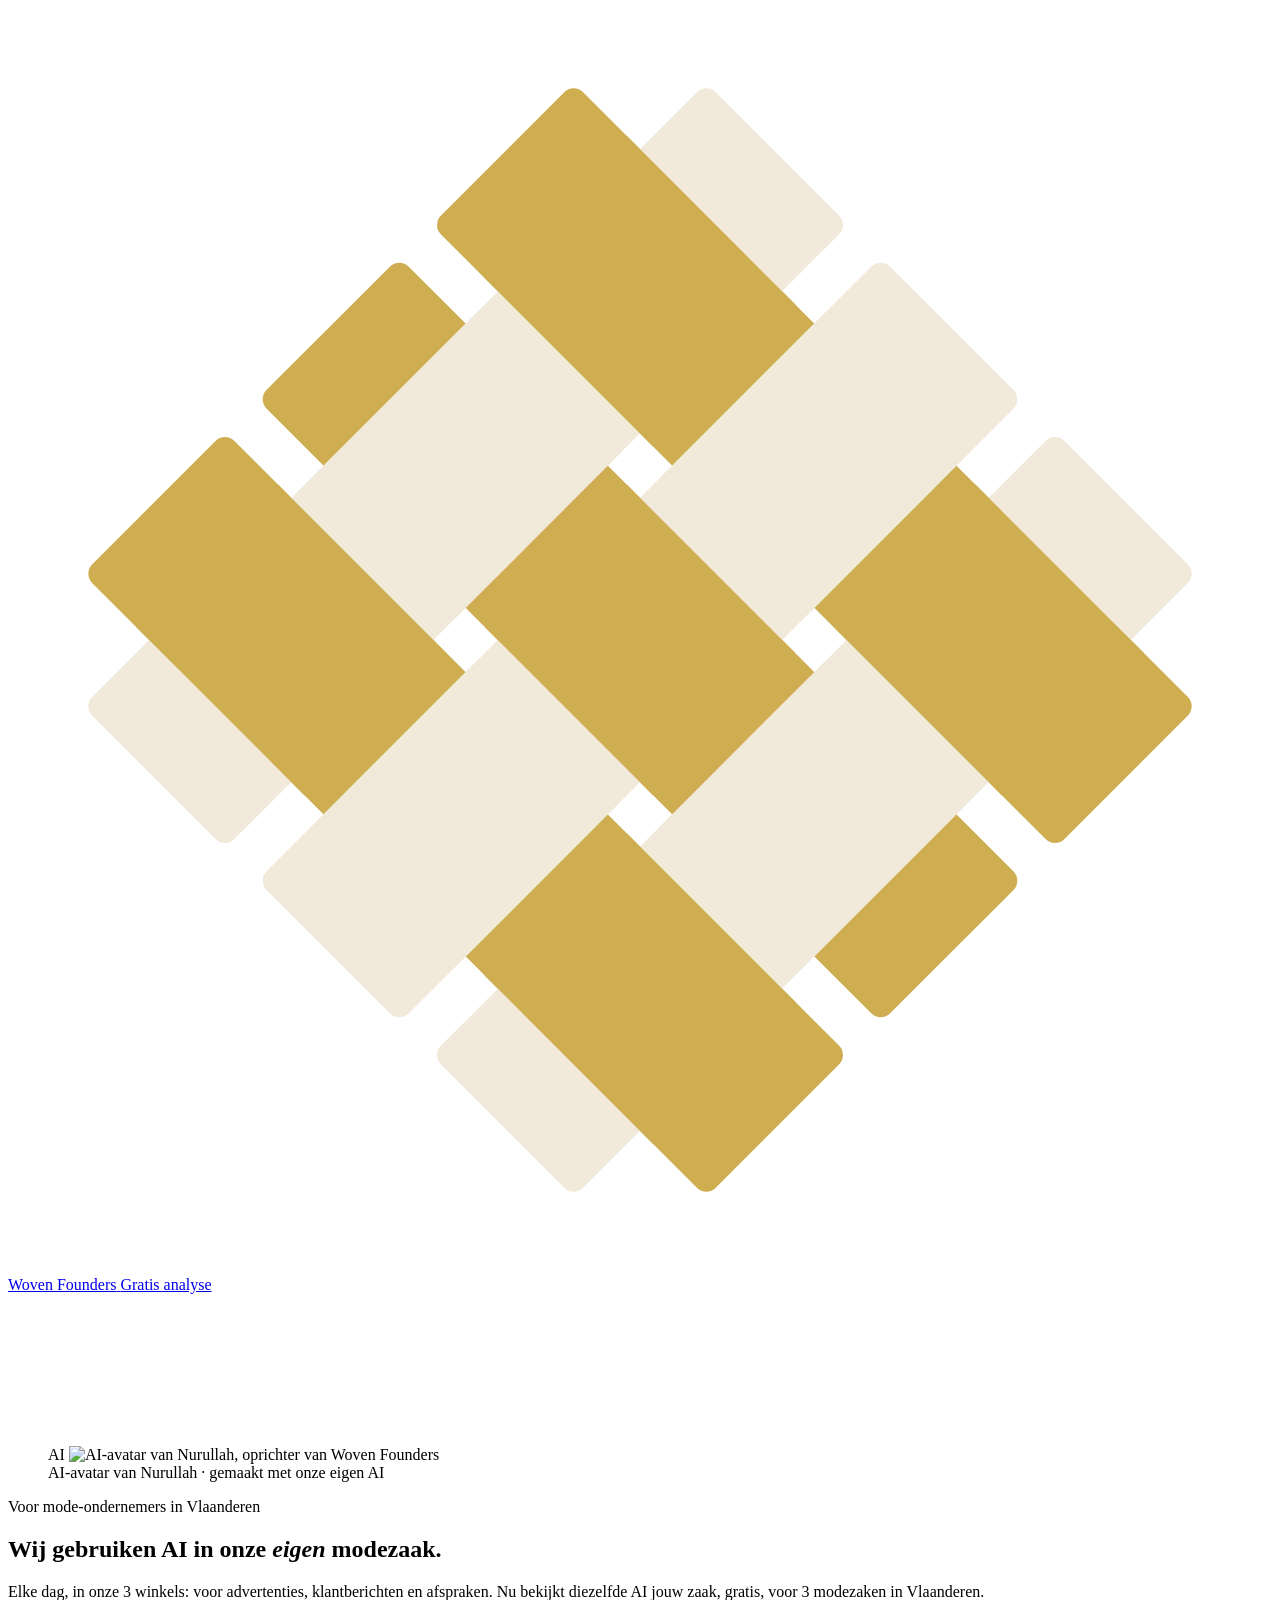
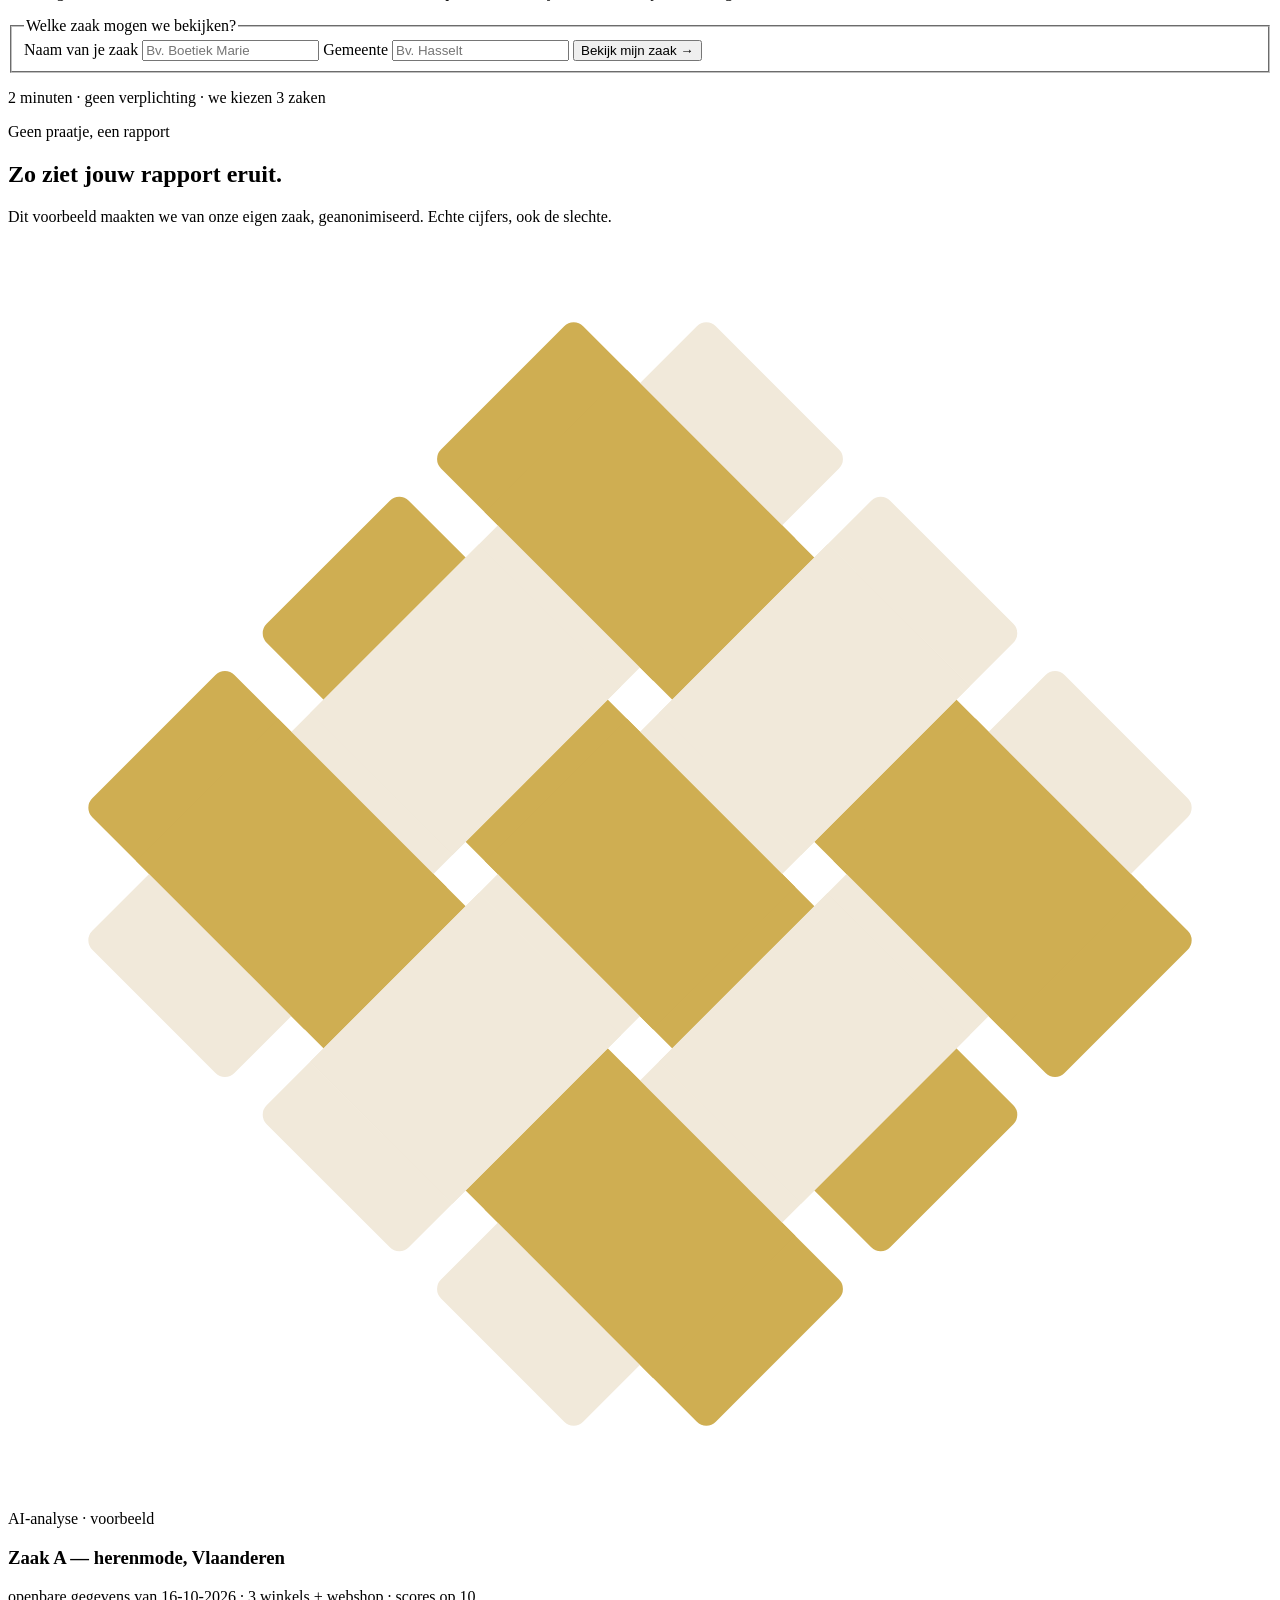
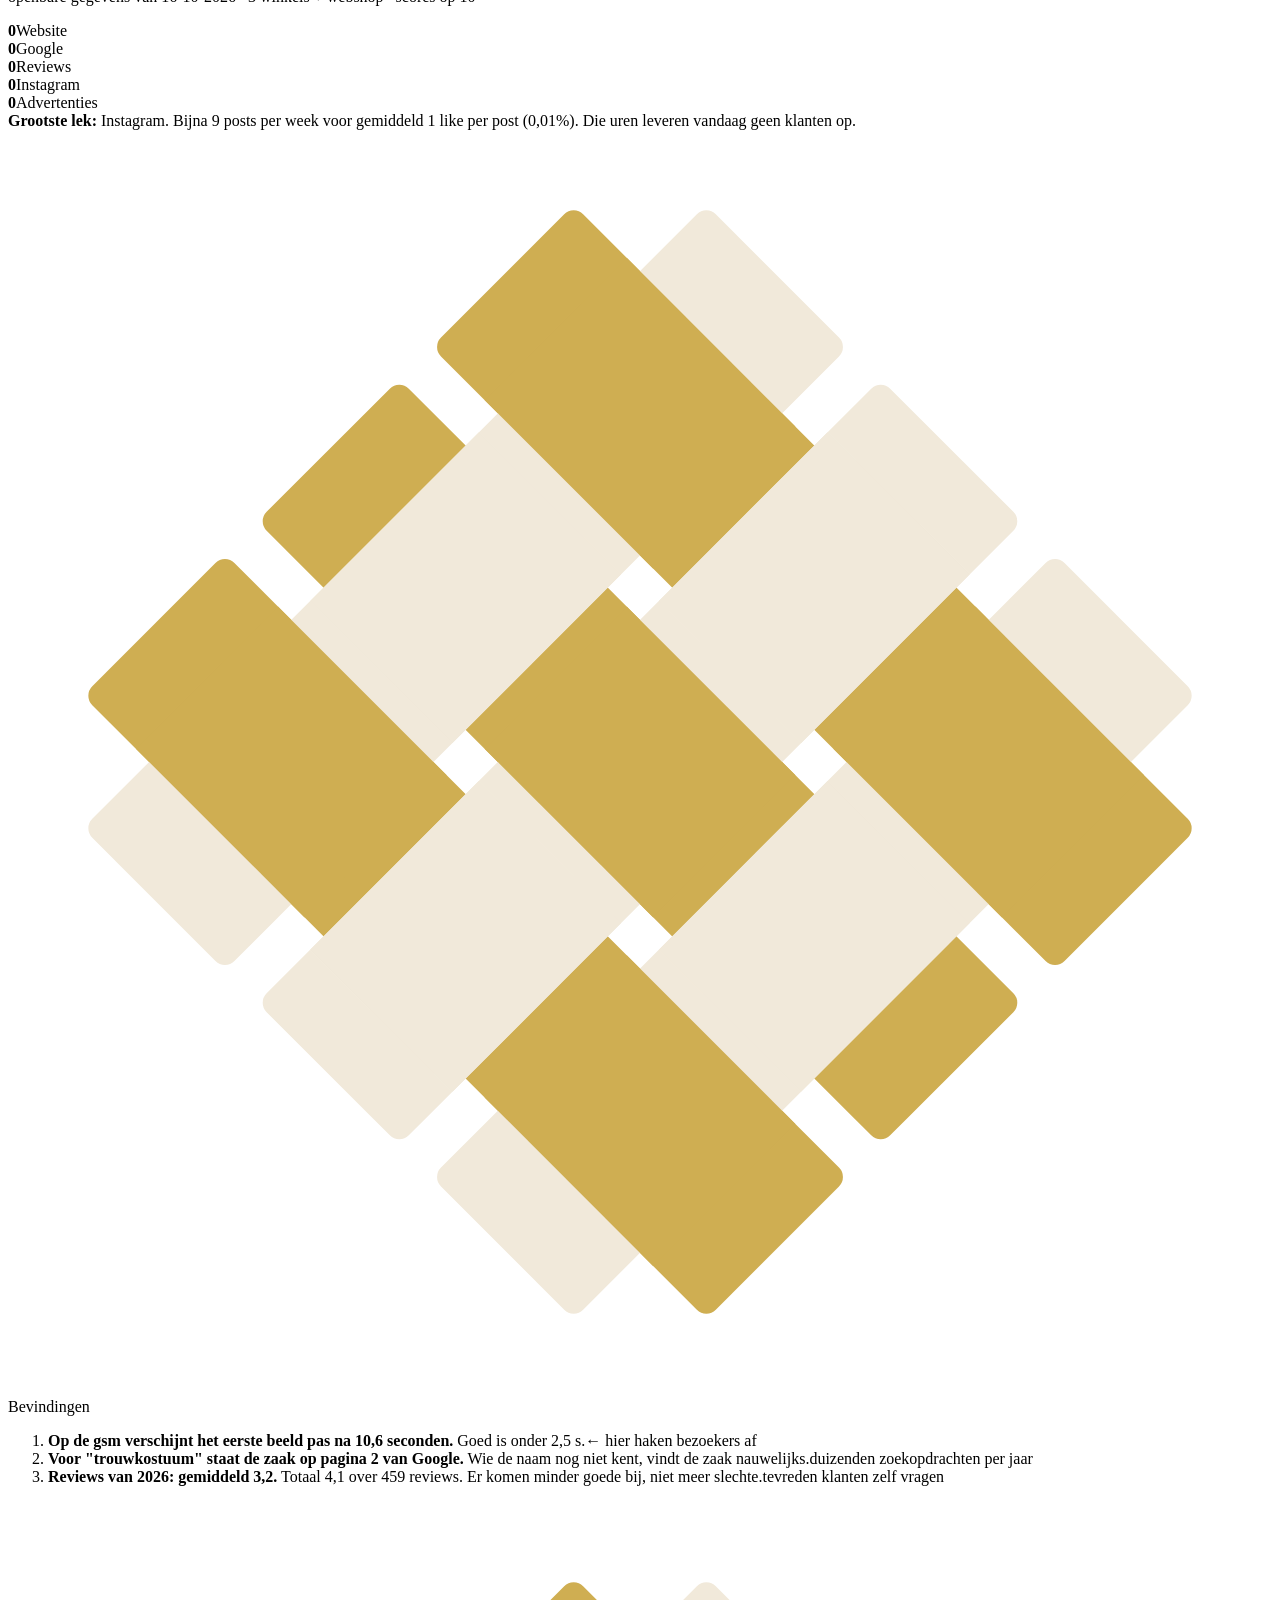
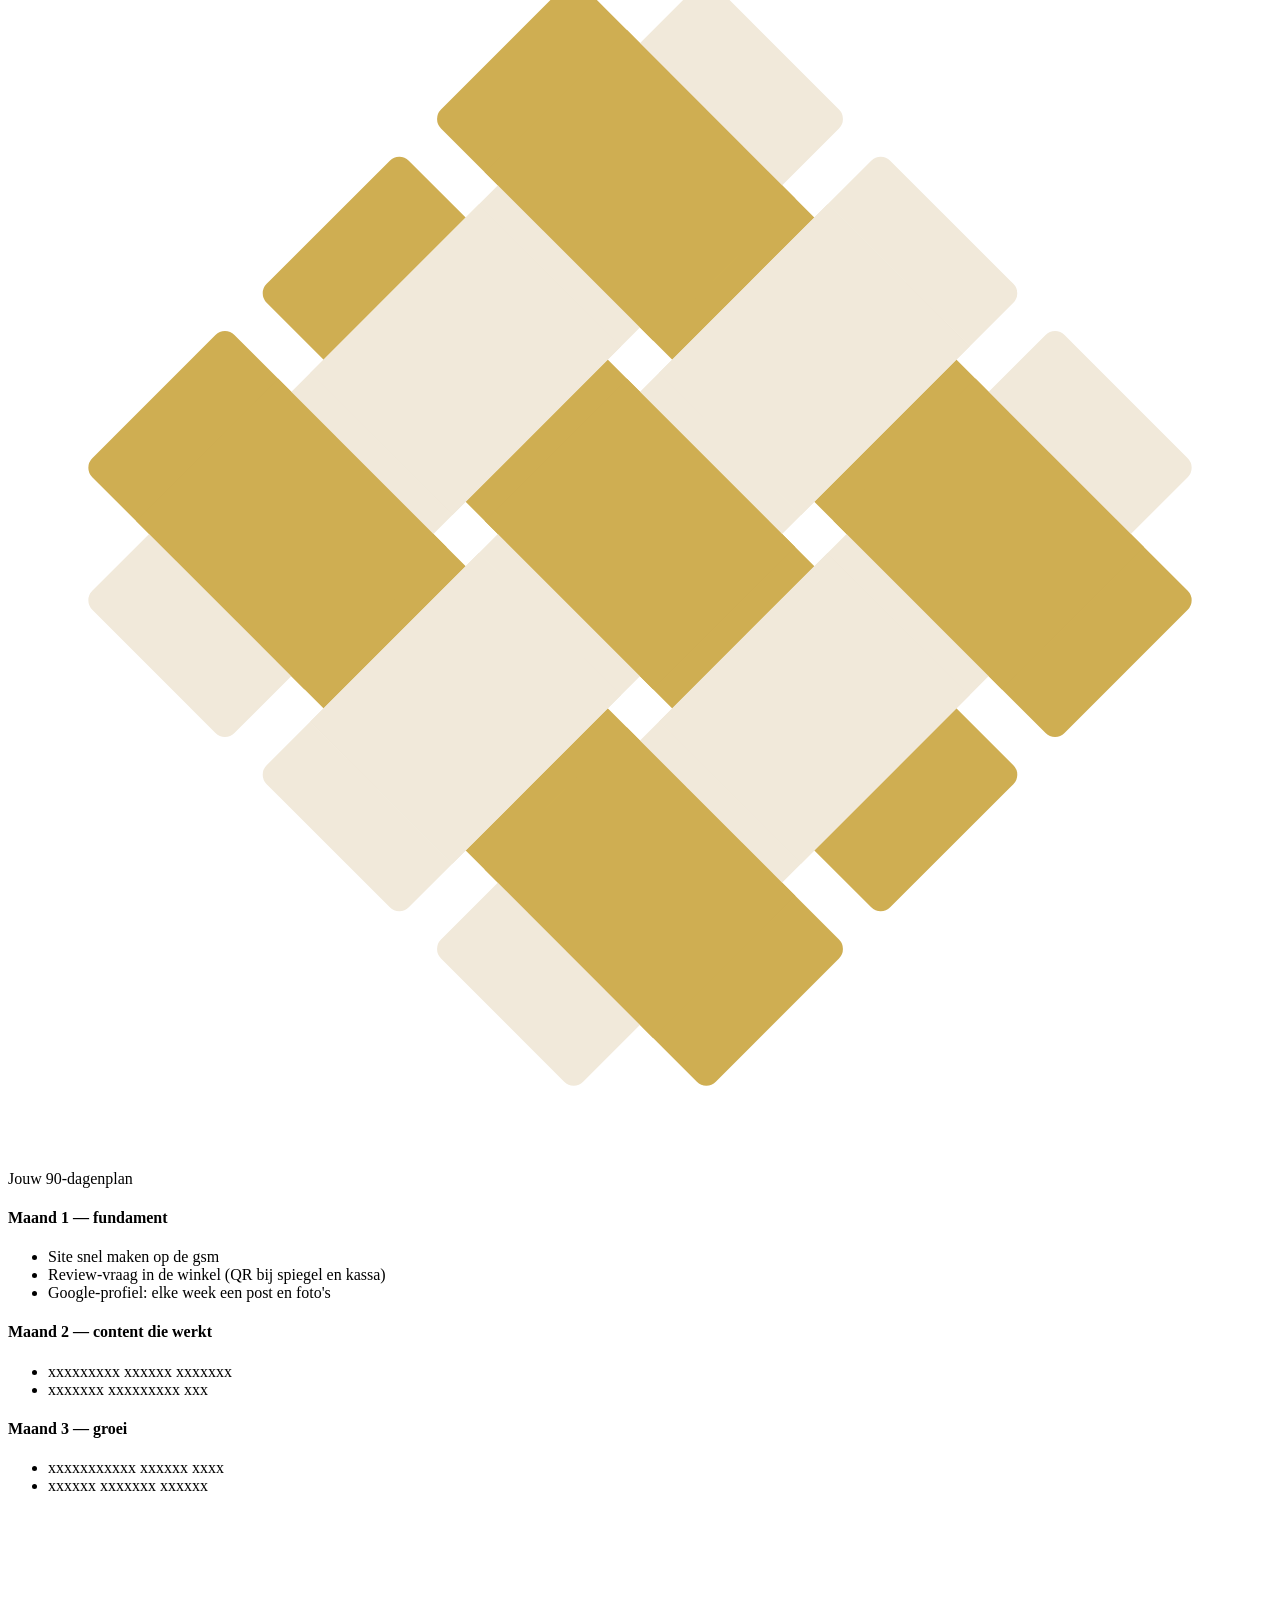
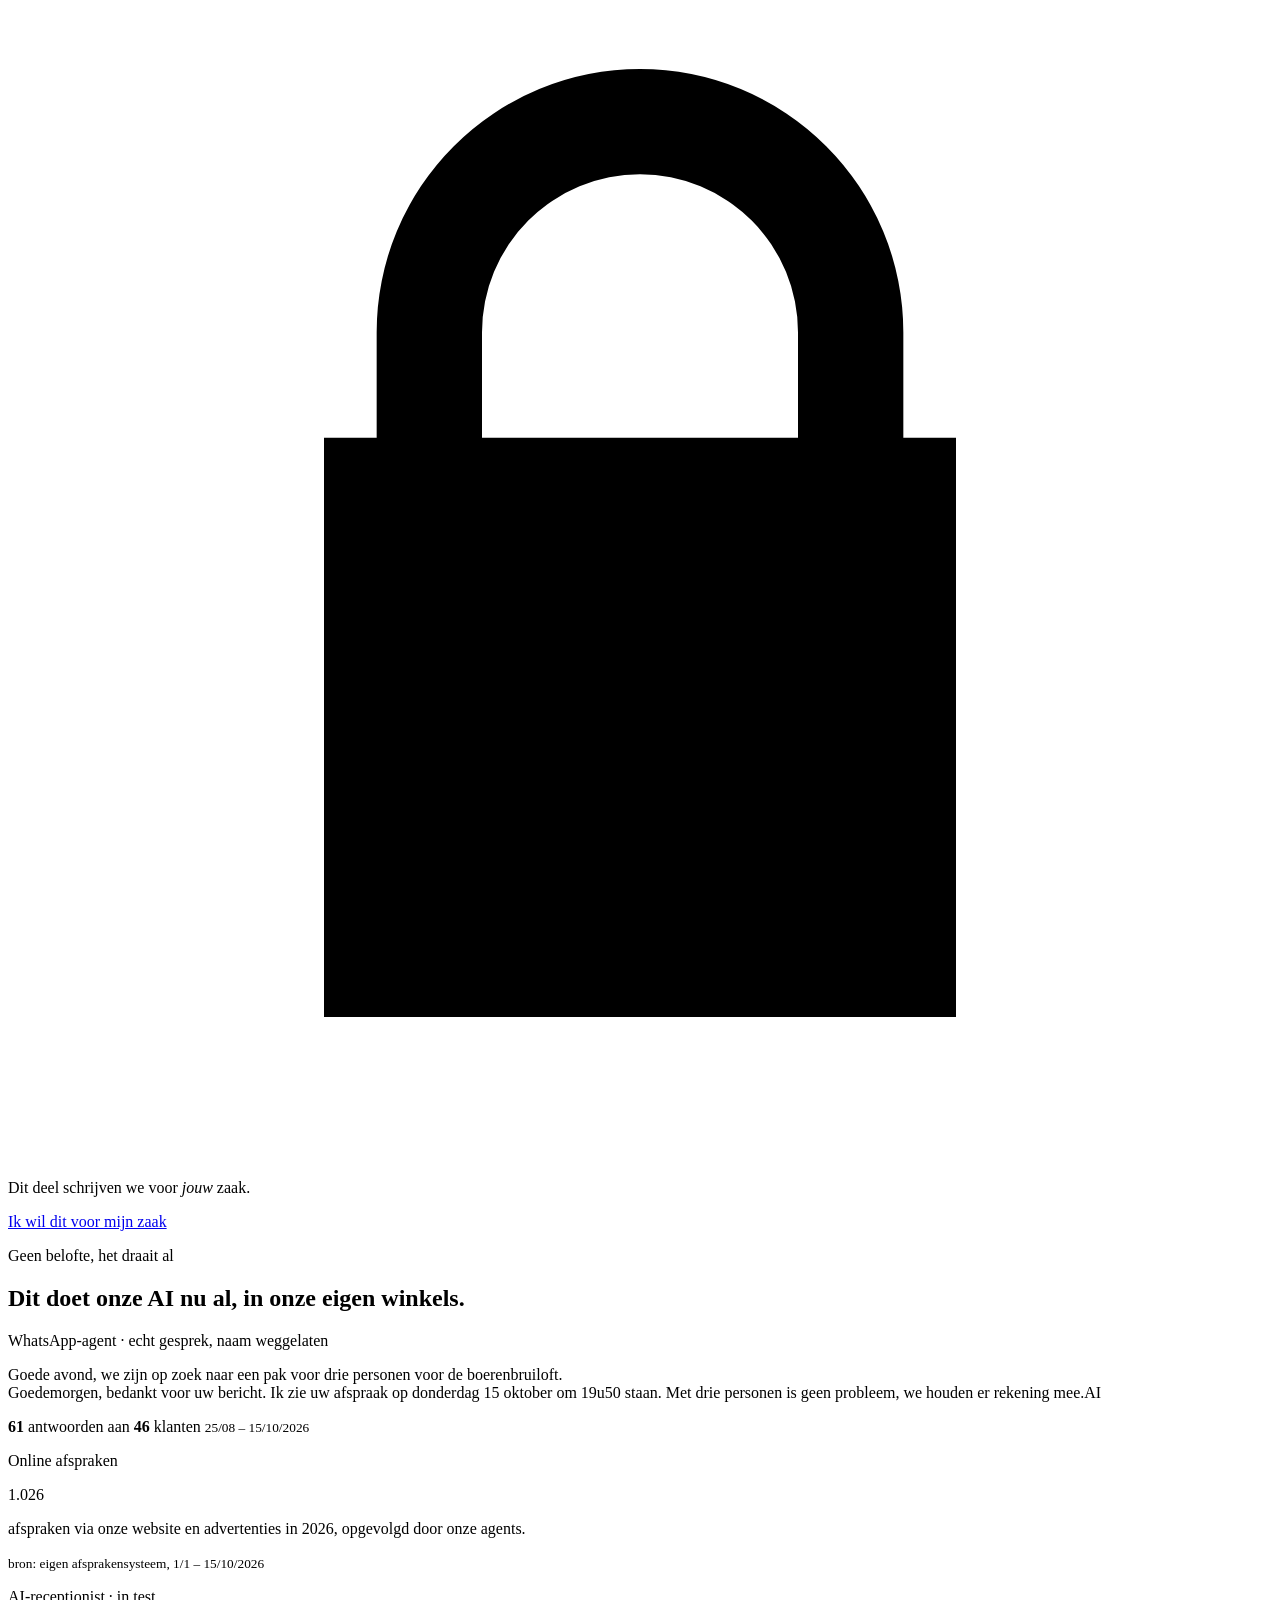
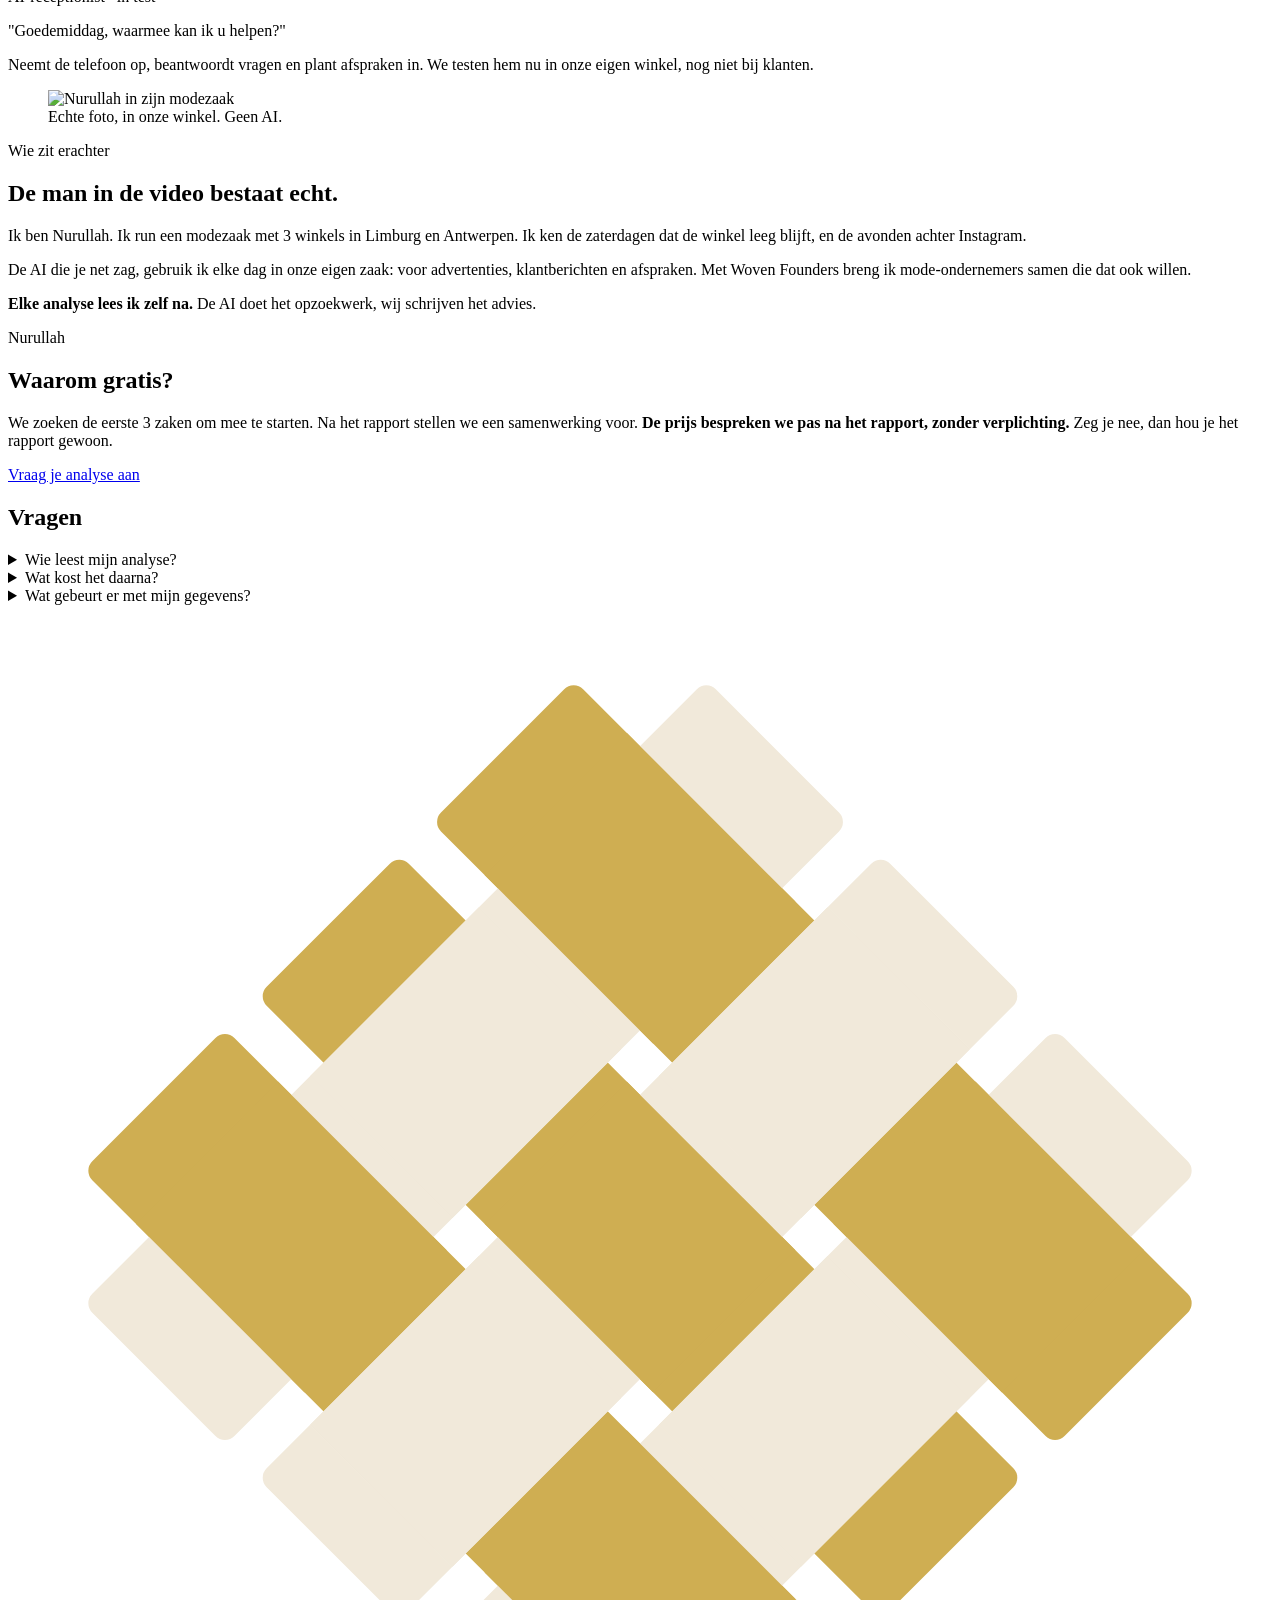
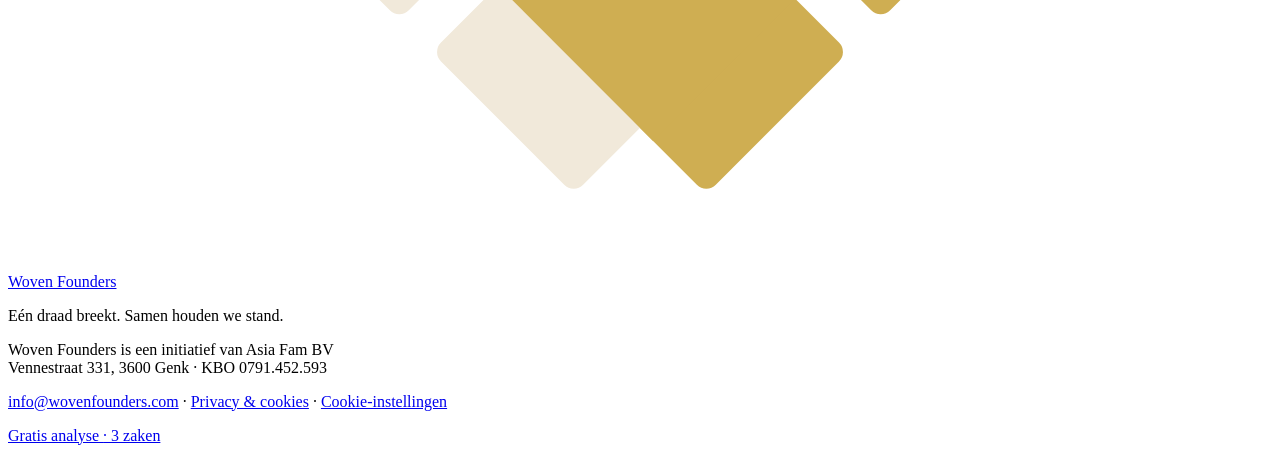
==== public/index.html @ 864872a0 "wovenfounders.com v2" ====
<!doctype html>
<html lang="nl-BE">
<head>
<meta charset="utf-8">
<meta name="viewport" content="width=device-width,initial-scale=1,viewport-fit=cover">
<title>Gratis AI-analyse van jouw modezaak | Woven Founders</title>
<meta name="description" content="We bekijken je website, Google-profiel, Instagram en concurrenten en schrijven een 90-dagenplan. Gratis voor 3 modezaken in Vlaanderen. Elke analyse lezen we zelf na.">
<link rel="canonical" href="https://wovenfounders.com/">
<meta property="og:title" content="Die video was AI. Ik niet.">
<meta property="og:description" content="Gratis AI-analyse van jouw modezaak, voor 3 mode-ondernemers in Vlaanderen.">
<meta property="og:image" content="https://wovenfounders.com/a/og.jpg">
<meta property="og:url" content="https://wovenfounders.com/">
<meta property="og:type" content="website">
<meta name="theme-color" content="#101B2C">
<link rel="icon" href="/logo.svg" type="image/svg+xml">
<link rel="preload" href="/a/f/Fraunces-normal-latin.woff2" as="font" type="font/woff2" crossorigin>
<link rel="preload" href="/a/f/InstrumentSans-normal-latin.woff2" as="font" type="font/woff2" crossorigin>
<link rel="preload" href="/a/avatar.jpg" as="image">
<link rel="stylesheet" href="/a/site.css">
</head>
<body>

<header class="top">
  <div class="wrap">
    <a class="brand" href="/" aria-label="Woven Founders">
      <svg viewBox="125 125 830 830" aria-hidden="true"><use href="#mark"/></svg>
      <span>Woven Founders</span>
    </a>
    <a class="btn btn-sm" href="#start" data-cta="header">Gratis analyse</a>
  </div>
</header>

<main>

<!-- 1 · HERO -->
<section class="hero weave" id="start">
  <div class="wrap hero-grid">
    <figure class="avatar">
      <span class="ai-tag">AI</span>
      <img src="/a/avatar.jpg" alt="AI-avatar van Nurullah, oprichter van Woven Founders" width="900" height="1125">
      <video id="avvid" muted playsinline loop preload="none" aria-hidden="true"></video>
      <figcaption>AI-avatar van Nurullah · gemaakt met onze eigen AI</figcaption>
    </figure>

    <div class="hero-copy">
      <p class="kicker">Voor mode-ondernemers in Vlaanderen</p>
      <h1 id="h1" class="display">Wij gebruiken AI in onze <em>eigen</em> modezaak.</h1>
      <p class="lead" id="lead">Elke dag, in onze 3 winkels: voor advertenties, klantberichten en afspraken. Nu bekijkt diezelfde AI jouw zaak, gratis, voor 3 modezaken in Vlaanderen.</p>

      <form class="card form" id="f" novalidate autocomplete="on">
        <div class="steps" aria-hidden="true"><i class="on"></i><i></i><i></i></div>

        <fieldset class="step" data-step="1">
          <legend>Welke zaak mogen we bekijken?</legend>
          <label for="zaak">Naam van je zaak</label>
          <input id="zaak" name="zaak" required autocomplete="organization" placeholder="Bv. Boetiek Marie">
          <label for="gemeente">Gemeente</label>
          <input id="gemeente" name="gemeente" required autocomplete="address-level2" placeholder="Bv. Hasselt">
          <button class="btn btn-full" type="button" data-next="2">Bekijk mijn zaak →</button>
        </fieldset>

        <fieldset class="step" data-step="2" hidden>
          <legend>Waar vinden klanten je online?</legend>
          <label for="online">Website of Instagram <span>(één van de twee is genoeg)</span></label>
          <input id="online" name="online" inputmode="url" placeholder="jouwzaak.be of @jouwzaak">
          <label class="chip-line"><input type="checkbox" id="geenweb" name="geenweb"> <span class="chip">Ik heb nog geen website</span></label>
          <div class="row-btn">
            <button class="btn-link" type="button" data-prev="1">← terug</button>
            <button class="btn" type="button" data-next="3">Verder →</button>
          </div>
        </fieldset>

        <fieldset class="step" data-step="3" hidden>
          <legend>Waar sturen we je rapport naartoe?</legend>
          <label for="naam">Jouw naam</label>
          <input id="naam" name="naam" required autocomplete="name">
          <div class="toggle" role="radiogroup" aria-label="Kanaal">
            <label><input type="radio" name="kanaal" value="whatsapp" checked> <span>WhatsApp</span></label>
            <label><input type="radio" name="kanaal" value="email"> <span>E-mail</span></label>
          </div>
          <input id="contact" name="contact" type="tel" inputmode="tel" autocomplete="tel" placeholder="+32 4.. .. .. ..">
          <p class="small">Grootste uitdaging? <span>(optioneel)</span></p>
          <div class="chips">
            <label><input type="checkbox" name="uitdaging" value="te weinig klanten"><span class="chip">te weinig klanten</span></label>
            <label><input type="checkbox" name="uitdaging" value="geen tijd voor Instagram"><span class="chip">geen tijd voor Instagram</span></label>
            <label><input type="checkbox" name="uitdaging" value="advertenties werken niet"><span class="chip">advertenties werken niet</span></label>
          </div>
          <div class="hp" aria-hidden="true"><label>Laat leeg<input name="bedrijfsfax" tabindex="-1" autocomplete="off"></label></div>
          <label class="check"><input type="checkbox" name="akkoord" id="akkoord"> <span>Ik vraag de analyse aan. Woven Founders mag mijn gegevens hiervoor gebruiken en mij contacteren. <a href="/privacy">Privacy</a></span></label>
          <div class="row-btn">
            <button class="btn-link" type="button" data-prev="2">← terug</button>
            <button class="btn" type="submit" id="send">Vraag mijn analyse aan</button>
          </div>
        </fieldset>

        <div class="done" hidden>
          <img src="/a/ik.jpg" alt="Nurullah" width="96" height="120" loading="lazy">
          <div>
            <p class="display done-title">Bedankt, je aanvraag is binnen.</p>
            <p>Ik bekijk je zaak zelf en stuur je binnen 2 werkdagen een bericht. — Nurullah</p>
          </div>
        </div>
        <p class="msg" id="msg" role="status"></p>
        <p class="micro">2 minuten · geen verplichting · <span id="seats">we kiezen 3 zaken</span></p>
      </form>
    </div>
  </div>
</section>

<!-- 2 · RAPPORT -->
<section class="paper-bg" id="rapport">
  <div class="wrap">
    <p class="kicker dark">Geen praatje, een rapport</p>
    <h2 class="display">Zo ziet jouw rapport eruit.</h2>
    <p class="sub">Dit voorbeeld maakten we van onze eigen zaak, geanonimiseerd. Echte cijfers, ook de slechte.</p>

    <div class="pages" id="pages">
      <article class="page tilt">
        <header class="ph"><span class="mini-mark"><svg viewBox="125 125 830 830"><use href="#mark"/></svg></span><span>AI-analyse · voorbeeld</span></header>
        <h3 class="display">Zaak A — herenmode, Vlaanderen</h3>
        <p class="meta">openbare gegevens van 16-10-2026 · 3 winkels + webshop · scores op 10</p>
        <div class="rings">
          <div class="ring" style="--v:6"><b data-n="6">0</b><span>Website</span></div>
          <div class="ring" style="--v:4"><b data-n="4">0</b><span>Google</span></div>
          <div class="ring" style="--v:5"><b data-n="5">0</b><span>Reviews</span></div>
          <div class="ring low" style="--v:2"><b data-n="2">0</b><span>Instagram</span></div>
          <div class="ring" style="--v:6"><b data-n="6">0</b><span>Advertenties</span></div>
        </div>
        <div class="leak"><b>Grootste lek:</b> Instagram. Bijna 9 posts per week voor gemiddeld 1 like per post (0,01%). Die uren leveren vandaag geen klanten op.</div>
      </article>

      <article class="page tilt">
        <header class="ph"><span class="mini-mark"><svg viewBox="125 125 830 830"><use href="#mark"/></svg></span><span>Bevindingen</span></header>
        <ol class="finds">
          <li><b>Op de gsm verschijnt het eerste beeld pas na 10,6 seconden.</b> Goed is onder 2,5 s.<span class="hand">← hier haken bezoekers af</span></li>
          <li><b>Voor "trouwkostuum" staat de zaak op pagina 2 van Google.</b> Wie de naam nog niet kent, vindt de zaak nauwelijks.<span class="hand">duizenden zoekopdrachten per jaar</span></li>
          <li><b>Reviews van 2026: gemiddeld 3,2.</b> Totaal 4,1 over 459 reviews. Er komen minder goede bij, niet meer slechte.<span class="hand">tevreden klanten zelf vragen</span></li>
        </ol>
      </article>

      <article class="page tilt">
        <header class="ph"><span class="mini-mark"><svg viewBox="125 125 830 830"><use href="#mark"/></svg></span><span>Jouw 90-dagenplan</span></header>
        <div class="month">
          <h4>Maand 1 — fundament</h4>
          <ul><li>Site snel maken op de gsm</li><li>Review-vraag in de winkel (QR bij spiegel en kassa)</li><li>Google-profiel: elke week een post en foto's</li></ul>
        </div>
        <div class="locked">
          <div class="month blur"><h4>Maand 2 — content die werkt</h4><ul><li>xxxxxxxxx xxxxxx xxxxxxx</li><li>xxxxxxx xxxxxxxxx xxx</li></ul></div>
          <div class="month blur"><h4>Maand 3 — groei</h4><ul><li>xxxxxxxxxxx xxxxxx xxxx</li><li>xxxxxx xxxxxxx xxxxxx</li></ul></div>
          <div class="lock"><svg viewBox="0 0 24 24" aria-hidden="true"><path d="M7 10V8a5 5 0 0 1 10 0v2h1v11H6V10h1zm2 0h6V8a3 3 0 0 0-6 0v2z"/></svg><span>Dit deel schrijven we voor <em>jouw</em> zaak.</span></div>
        </div>
      </article>
    </div>
    <p class="center"><a class="btn" href="#start" data-cta="rapport">Ik wil dit voor mijn zaak</a></p>
  </div>
</section>

<!-- 3 · BEWIJS -->
<section class="weave proof">
  <div class="wrap">
    <p class="kicker">Geen belofte, het draait al</p>
    <h2 class="display light">Dit doet onze AI nu al, in onze eigen winkels.</h2>
    <div class="proof-grid">
      <div class="pcard chat">
        <p class="plabel">WhatsApp-agent · echt gesprek, naam weggelaten</p>
        <div class="bubble in">Goede avond, we zijn op zoek naar een pak voor drie personen voor de boerenbruiloft.</div>
        <div class="bubble out">Goedemorgen, bedankt voor uw bericht. Ik zie uw afspraak op donderdag 15 oktober om 19u50 staan. Met drie personen is geen probleem, we houden er rekening mee.<span class="ai-mini">AI</span></div>
        <p class="pstat"><b>61</b> antwoorden aan <b>46</b> klanten <small>25/08 – 15/10/2026</small></p>
      </div>
      <div class="pcard big">
        <p class="plabel">Online afspraken</p>
        <p class="bignum" data-count="1026">1.026</p>
        <p>afspraken via onze website en advertenties in 2026, opgevolgd door onze agents.</p>
        <small>bron: eigen afsprakensysteem, 1/1 – 15/10/2026</small>
      </div>
      <div class="pcard">
        <p class="plabel">AI-receptionist · in test</p>
        <p class="display mid">"Goedemiddag, waarmee kan ik u helpen?"</p>
        <p>Neemt de telefoon op, beantwoordt vragen en plant afspraken in. We testen hem nu in onze eigen winkel, nog niet bij klanten.</p>
      </div>
    </div>
  </div>
</section>

<!-- 4 · ECHT -->
<section class="real">
  <div class="wrap real-grid">
    <figure class="photo">
      <img src="/a/ik.jpg" alt="Nurullah in zijn modezaak" width="1000" height="1250" loading="lazy">
      <figcaption>Echte foto, in onze winkel. Geen AI.</figcaption>
    </figure>
    <div>
      <p class="kicker dark">Wie zit erachter</p>
      <h2 class="display">De man in de video bestaat echt.</h2>
      <p>Ik ben Nurullah. Ik run een modezaak met 3 winkels in Limburg en Antwerpen. Ik ken de zaterdagen dat de winkel leeg blijft, en de avonden achter Instagram.</p>
      <p>De AI die je net zag, gebruik ik elke dag in onze eigen zaak: voor advertenties, klantberichten en afspraken. Met Woven Founders breng ik mode-ondernemers samen die dat ook willen.</p>
      <p><b>Elke analyse lees ik zelf na.</b> De AI doet het opzoekwerk, wij schrijven het advies.</p>
      <p class="sign">Nurullah</p>
    </div>
  </div>
</section>

<!-- 5 · WAAROM GRATIS -->
<section class="paper-bg slim">
  <div class="wrap narrow">
    <h2 class="display">Waarom gratis?</h2>
    <p>We zoeken de eerste 3 zaken om mee te starten. Na het rapport stellen we een samenwerking voor. <b>De prijs bespreken we pas na het rapport, zonder verplichting.</b> Zeg je nee, dan hou je het rapport gewoon.</p>
    <p class="center"><a class="btn" href="#start" data-cta="gratis">Vraag je analyse aan</a></p>
  </div>
</section>

<!-- 6 · FAQ -->
<section class="faq">
  <div class="wrap narrow">
    <h2 class="display">Vragen</h2>
    <details><summary>Wie leest mijn analyse?</summary><p>Ik, Nurullah, samen met één collega. De AI verzamelt de publieke gegevens (website, Google, Instagram, advertentiebibliotheken). Het advies schrijven en controleren we zelf. We vragen geen wachtwoorden en krijgen geen toegang tot je accounts.</p></details>
    <details><summary>Wat kost het daarna?</summary><p>De analyse is gratis. Wil je daarna verder, dan bespreken we samen wat zinvol is en wat het kost. Je zit nergens aan vast.</p></details>
    <details><summary>Wat gebeurt er met mijn gegevens?</summary><p>We gebruiken ze alleen om de analyse te maken en je te contacteren. We verkopen niets door. Aanvragen zonder samenwerking verwijderen we na 12 maanden. Meer in de <a href="/privacy">privacyverklaring</a>.</p></details>
  </div>
</section>

</main>

<footer class="foot">
  <div class="wrap foot-grid">
    <div>
      <a class="brand" href="/"><svg viewBox="125 125 830 830" aria-hidden="true"><use href="#mark"/></svg><span>Woven Founders</span></a>
      <p class="slogan display">Eén draad breekt. Samen houden we stand.</p>
    </div>
    <div class="legal-id">
      <p>Woven Founders is een initiatief van Asia Fam BV<br>Vennestraat 331, 3600 Genk · KBO 0791.452.593</p>
      <p><a href="mailto:info@wovenfounders.com">info@wovenfounders.com</a> · <a href="/privacy">Privacy &amp; cookies</a> · <a href="#" id="cbopen">Cookie-instellingen</a></p>
    </div>
  </div>
</footer>

<a class="sticky" href="#start" data-cta="sticky">Gratis analyse <span id="seats2">· 3 zaken</span></a>

<div id="cb" role="dialog" aria-label="Cookies" hidden>
  <p><b>Cookies</b> — We meten hoe deze pagina gebruikt wordt met een tijdelijke bezoekcode, zonder je naam te kennen. Met jouw toestemming onthouden we je bezoek ook later en meten we onze advertenties. <a href="/privacy">Meer info</a></p>
  <div class="b"><button id="cbn" type="button">Weigeren</button><button id="cby" class="y" type="button">Accepteren</button></div>
</div>

<svg width="0" height="0" style="position:absolute" aria-hidden="true">
  <defs>
    <g id="mark"><g transform="rotate(45 540 540) translate(540 540) scale(0.88) translate(-540 -540)"><rect x="211" y="281" width="658" height="150" rx="10" fill="#CFAE52"/><rect x="211" y="465" width="658" height="150" rx="10" fill="#CFAE52"/><rect x="211" y="649" width="658" height="150" rx="10" fill="#CFAE52"/><rect x="281" y="211" width="150" height="658" rx="10" fill="#F1E9DA"/><rect x="465" y="211" width="150" height="658" rx="10" fill="#F1E9DA"/><rect x="649" y="211" width="150" height="658" rx="10" fill="#F1E9DA"/><rect x="267" y="281" width="178" height="150" fill="#CFAE52"/><rect x="465" y="267" width="150" height="178" fill="#F1E9DA"/><rect x="635" y="281" width="178" height="150" fill="#CFAE52"/><rect x="281" y="451" width="150" height="178" fill="#F1E9DA"/><rect x="451" y="465" width="178" height="150" fill="#CFAE52"/><rect x="649" y="451" width="150" height="178" fill="#F1E9DA"/><rect x="267" y="649" width="178" height="150" fill="#CFAE52"/><rect x="465" y="635" width="150" height="178" fill="#F1E9DA"/><rect x="635" y="649" width="178" height="150" fill="#CFAE52"/></g></g>
  </defs>
</svg>
<script src="/a/wf.js" defer></script>
</body>
</html>
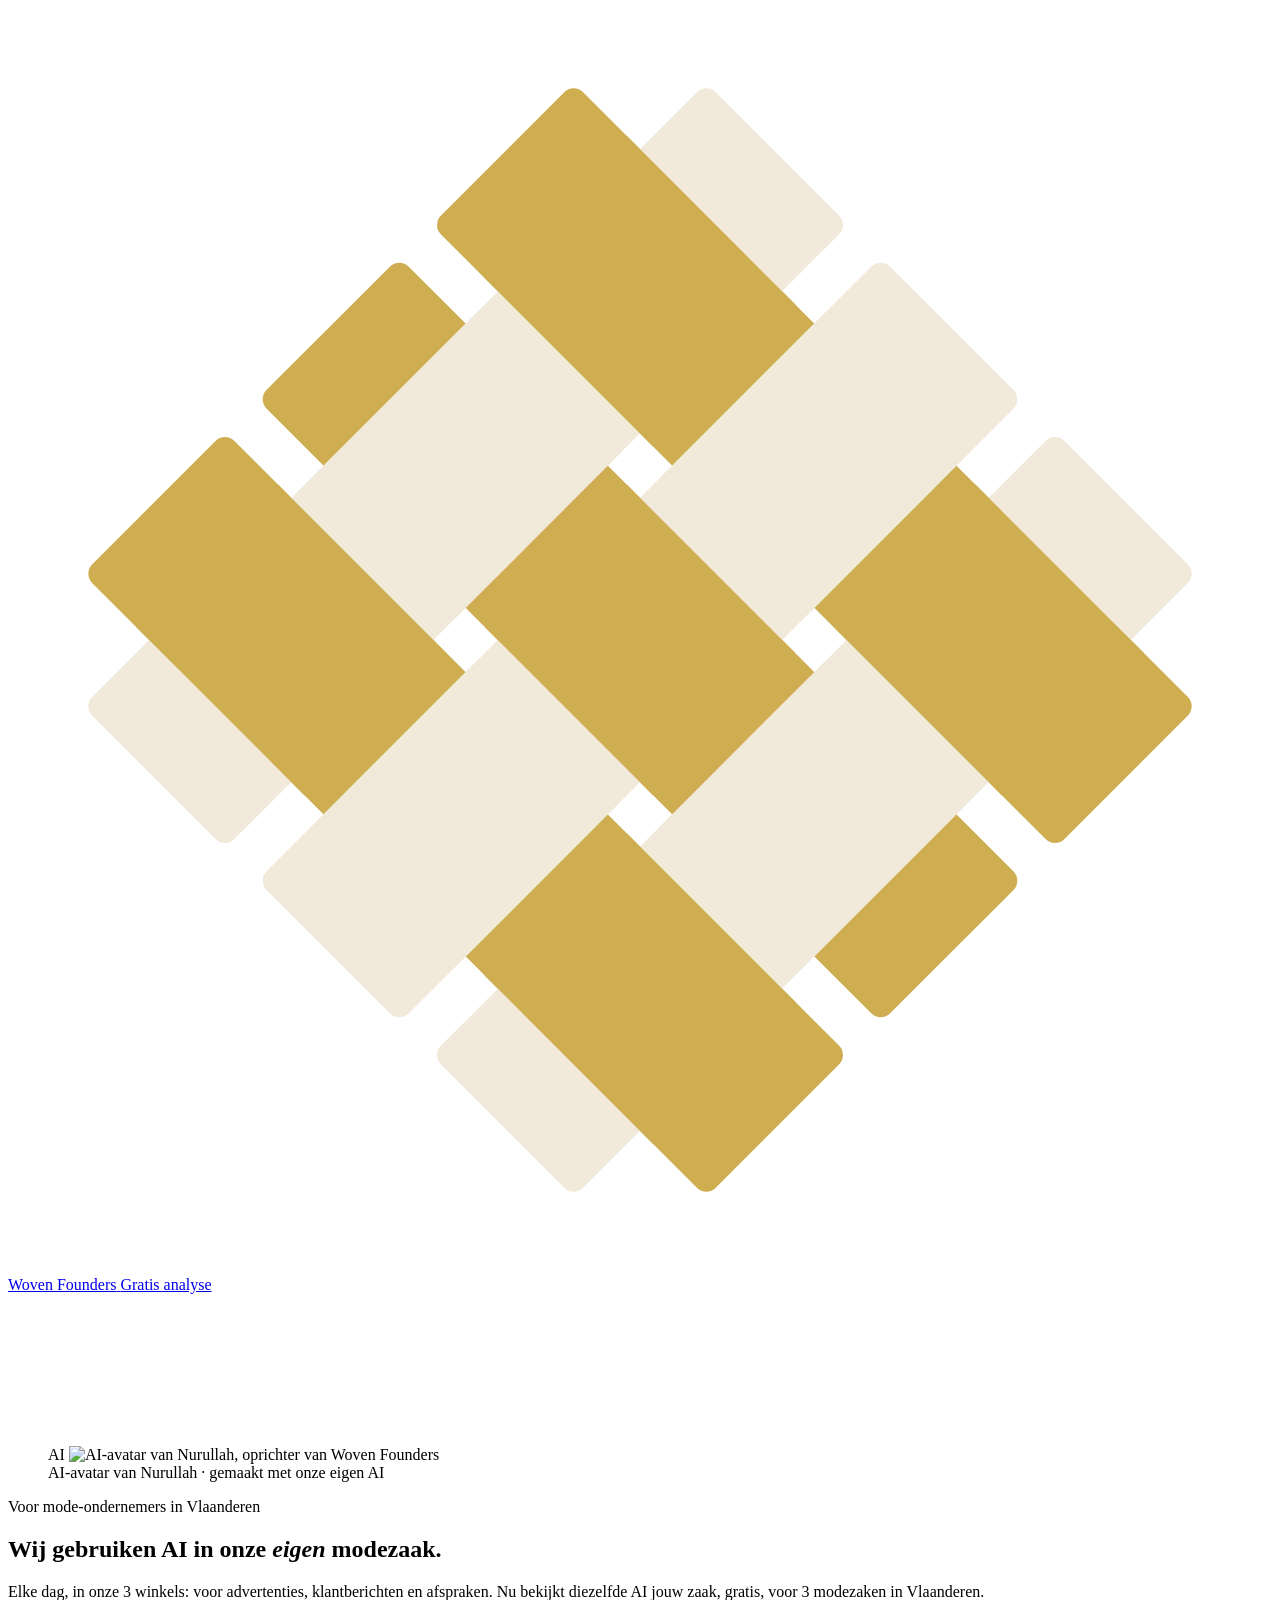
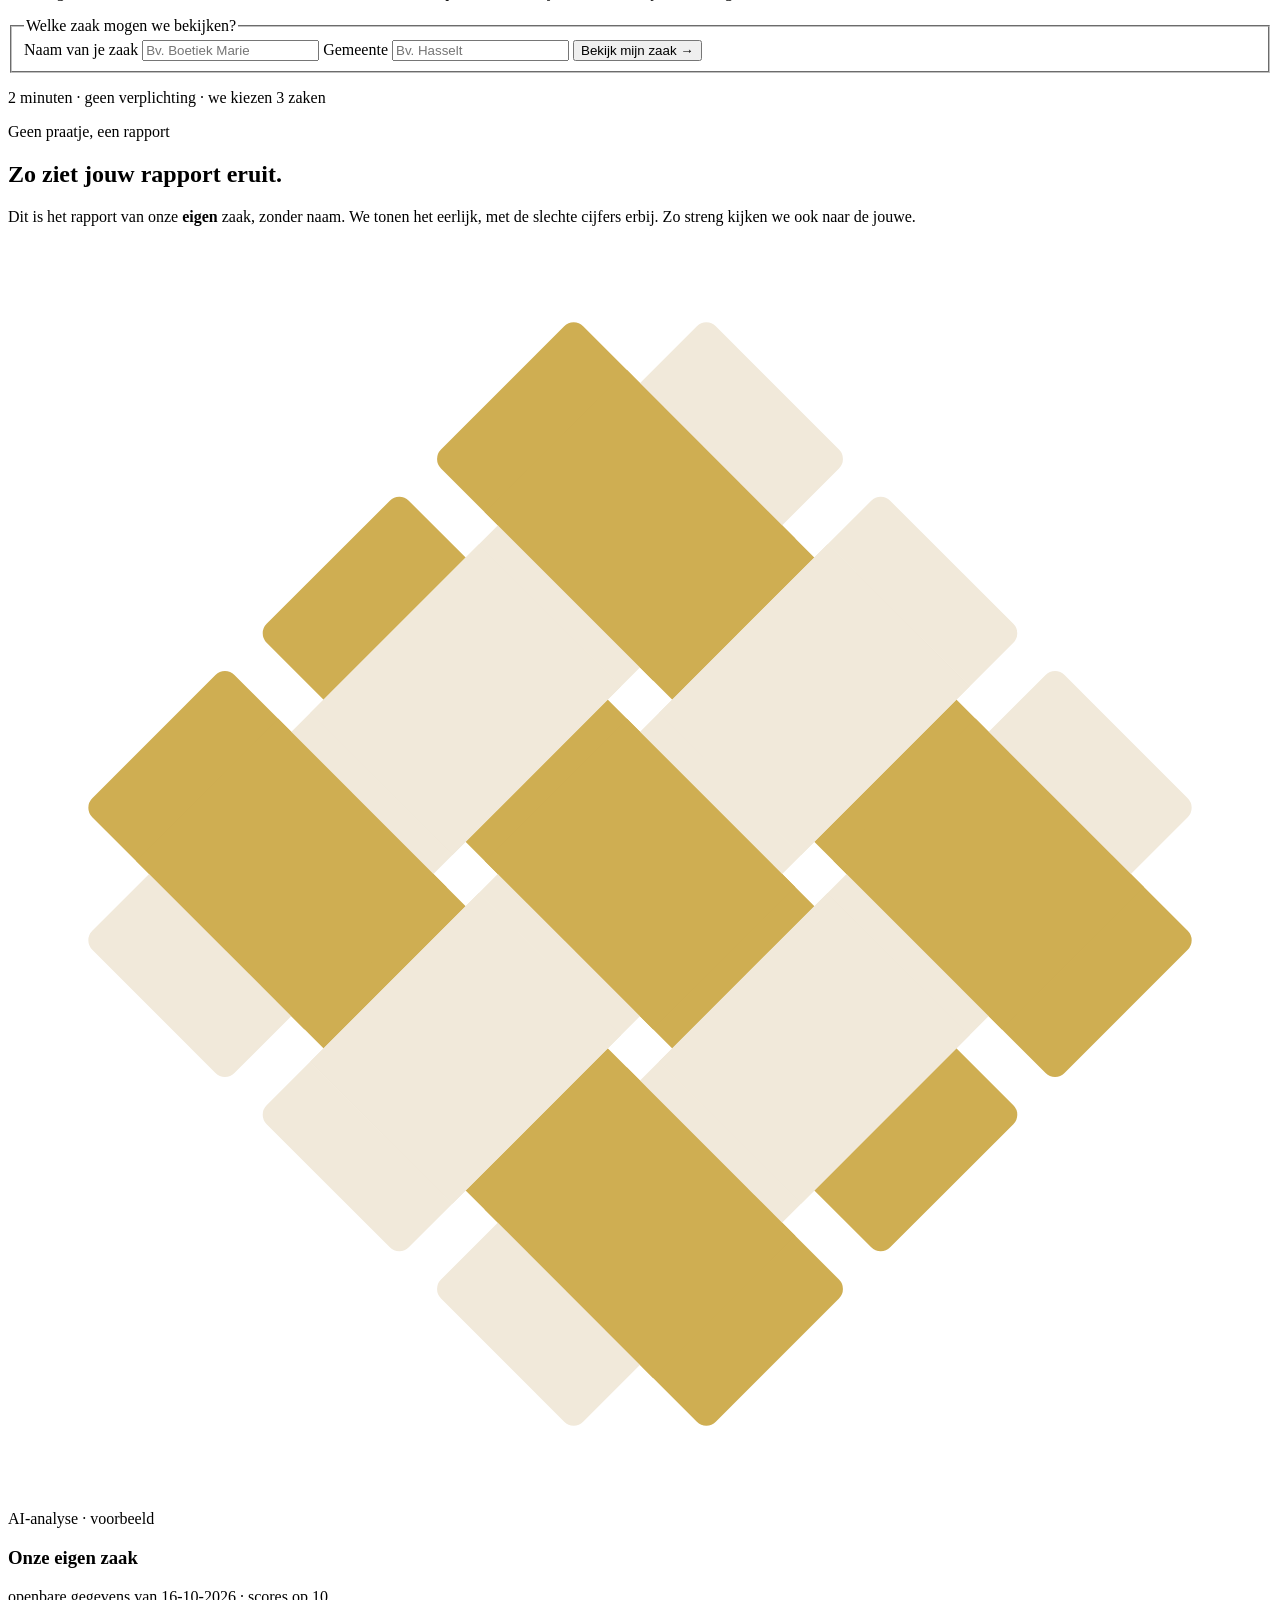
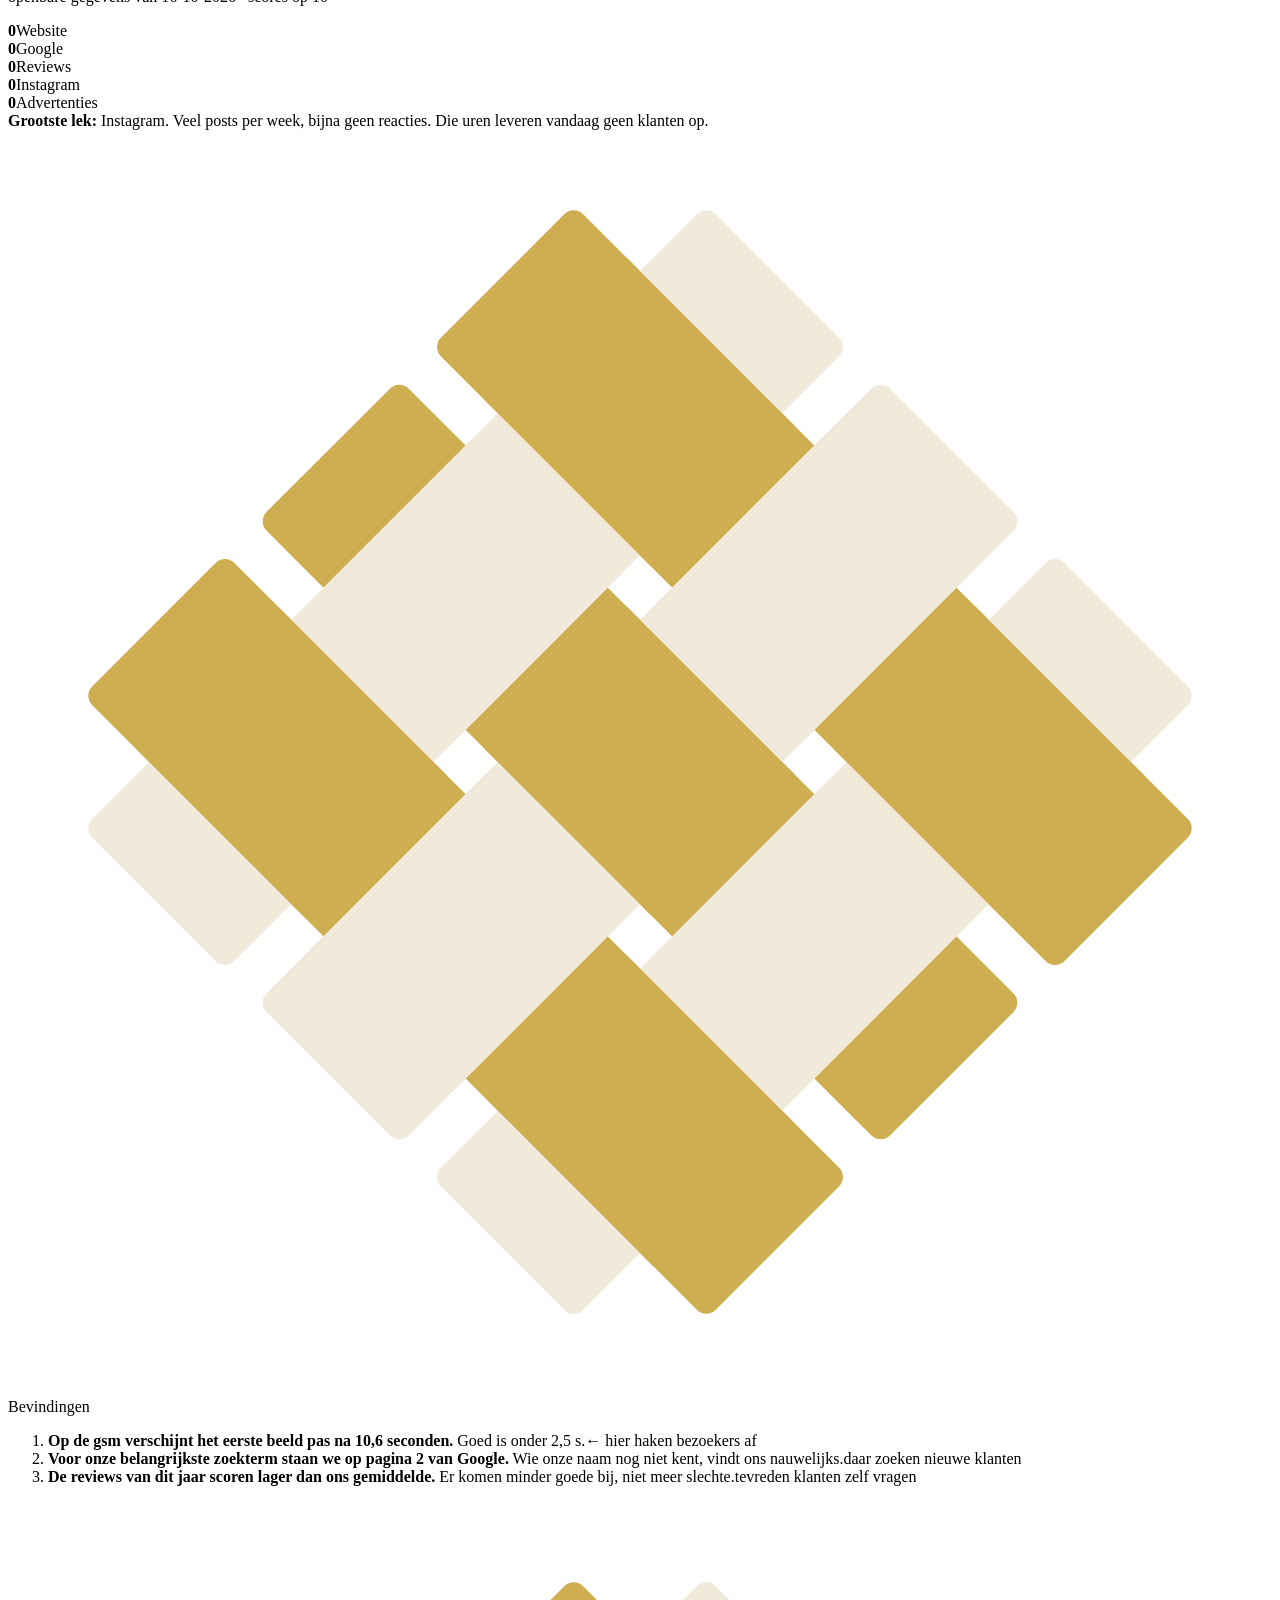
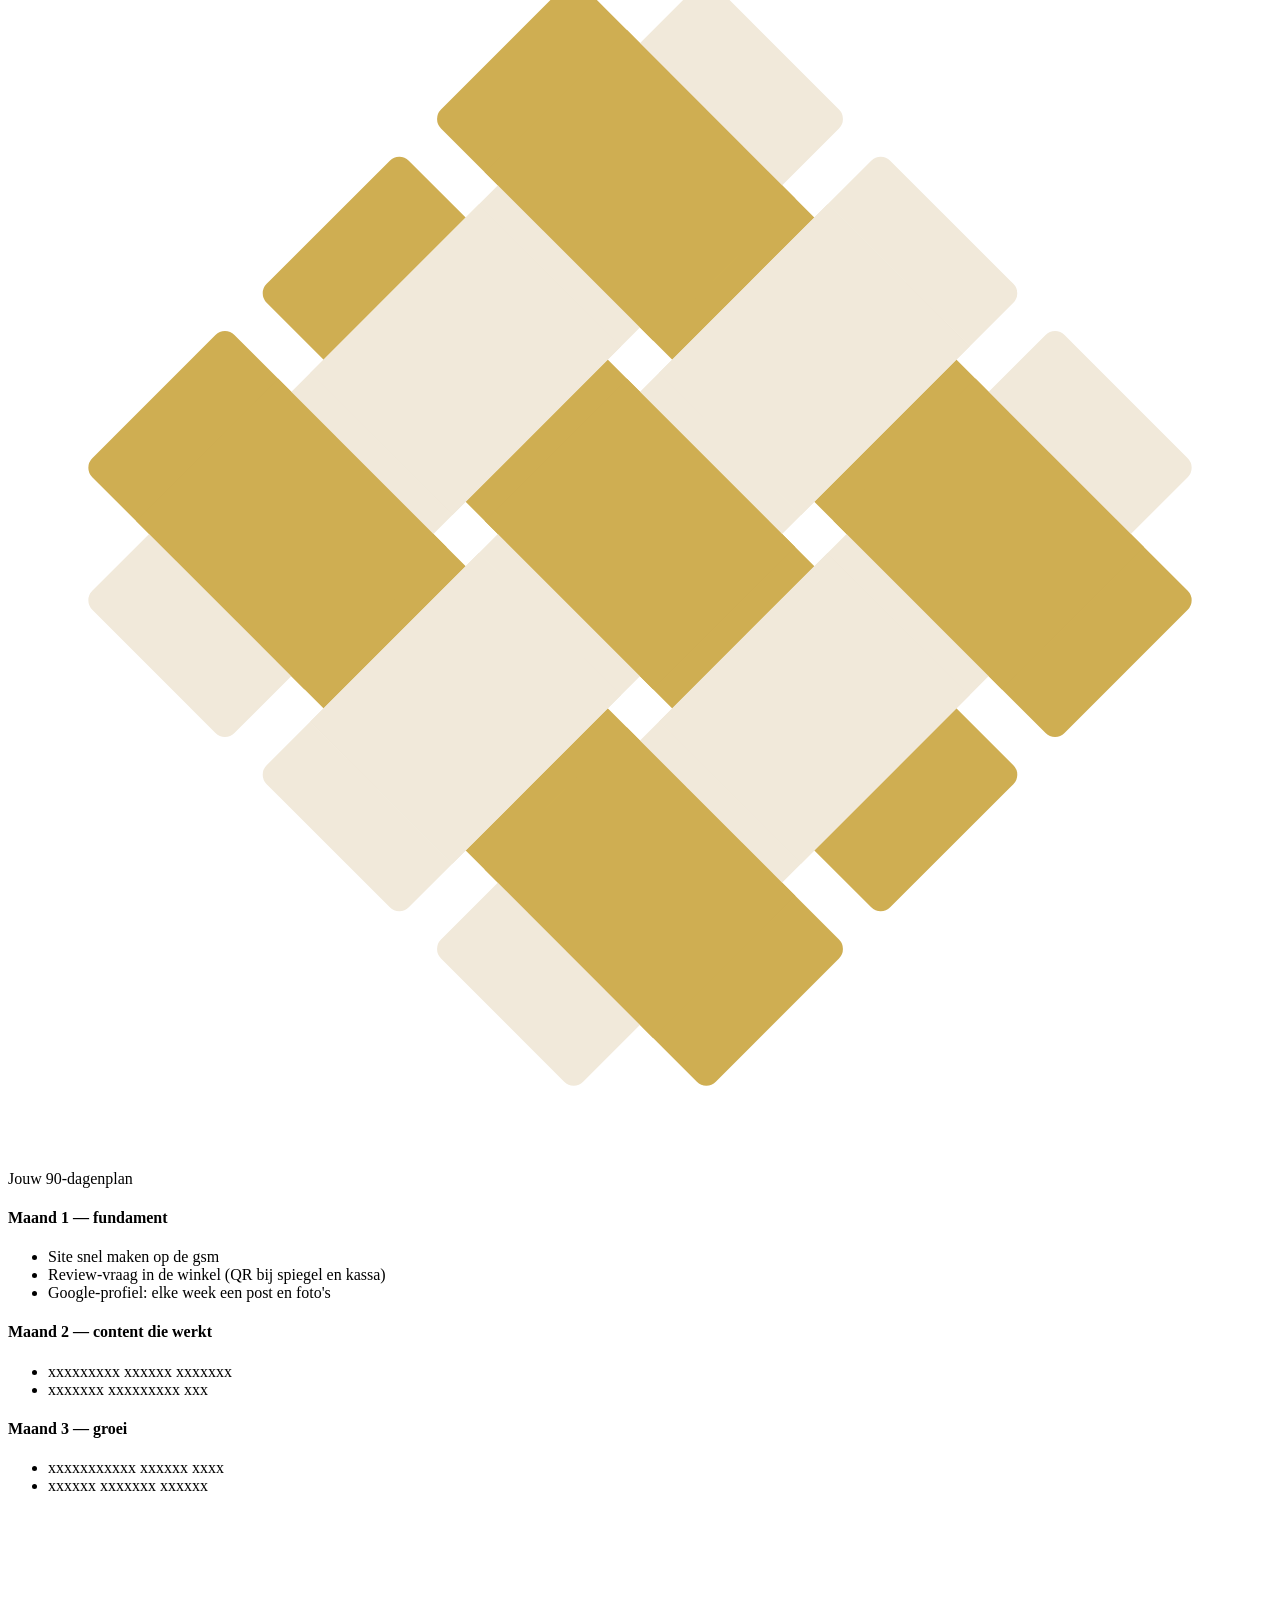
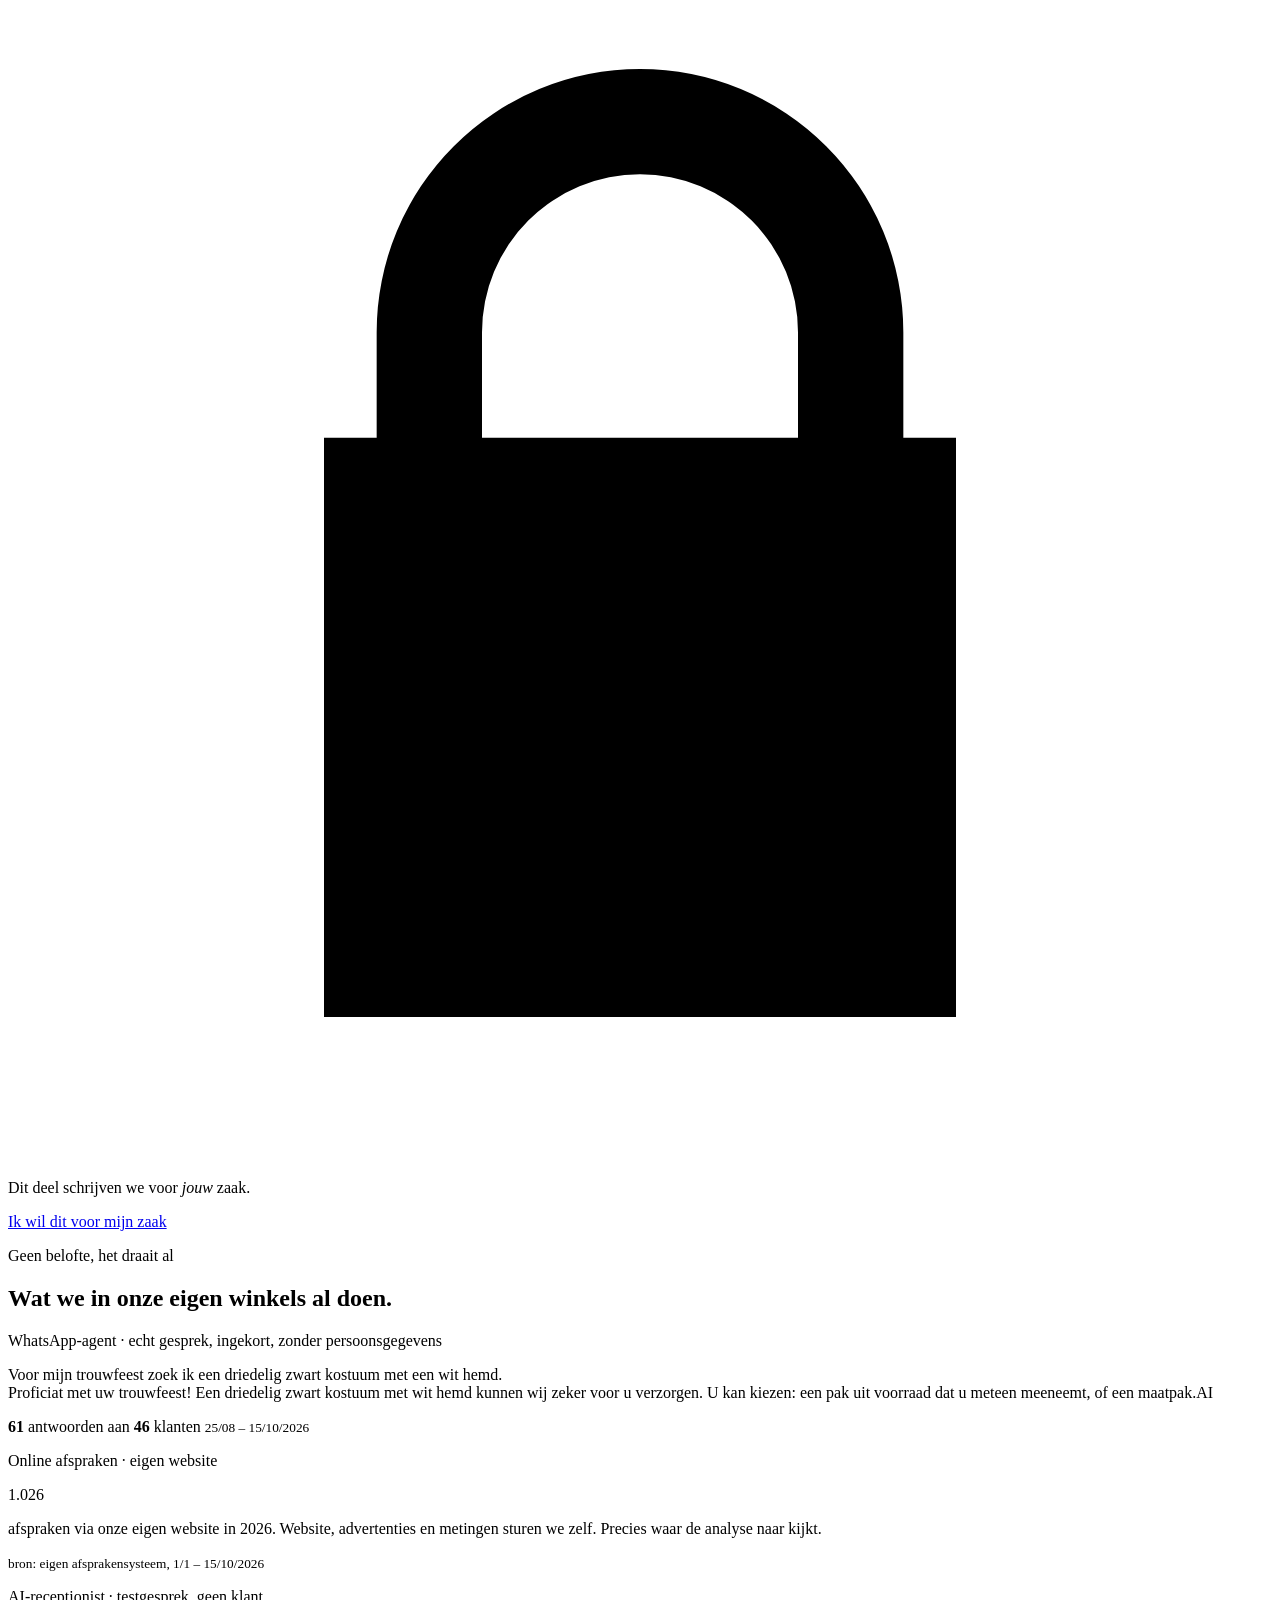
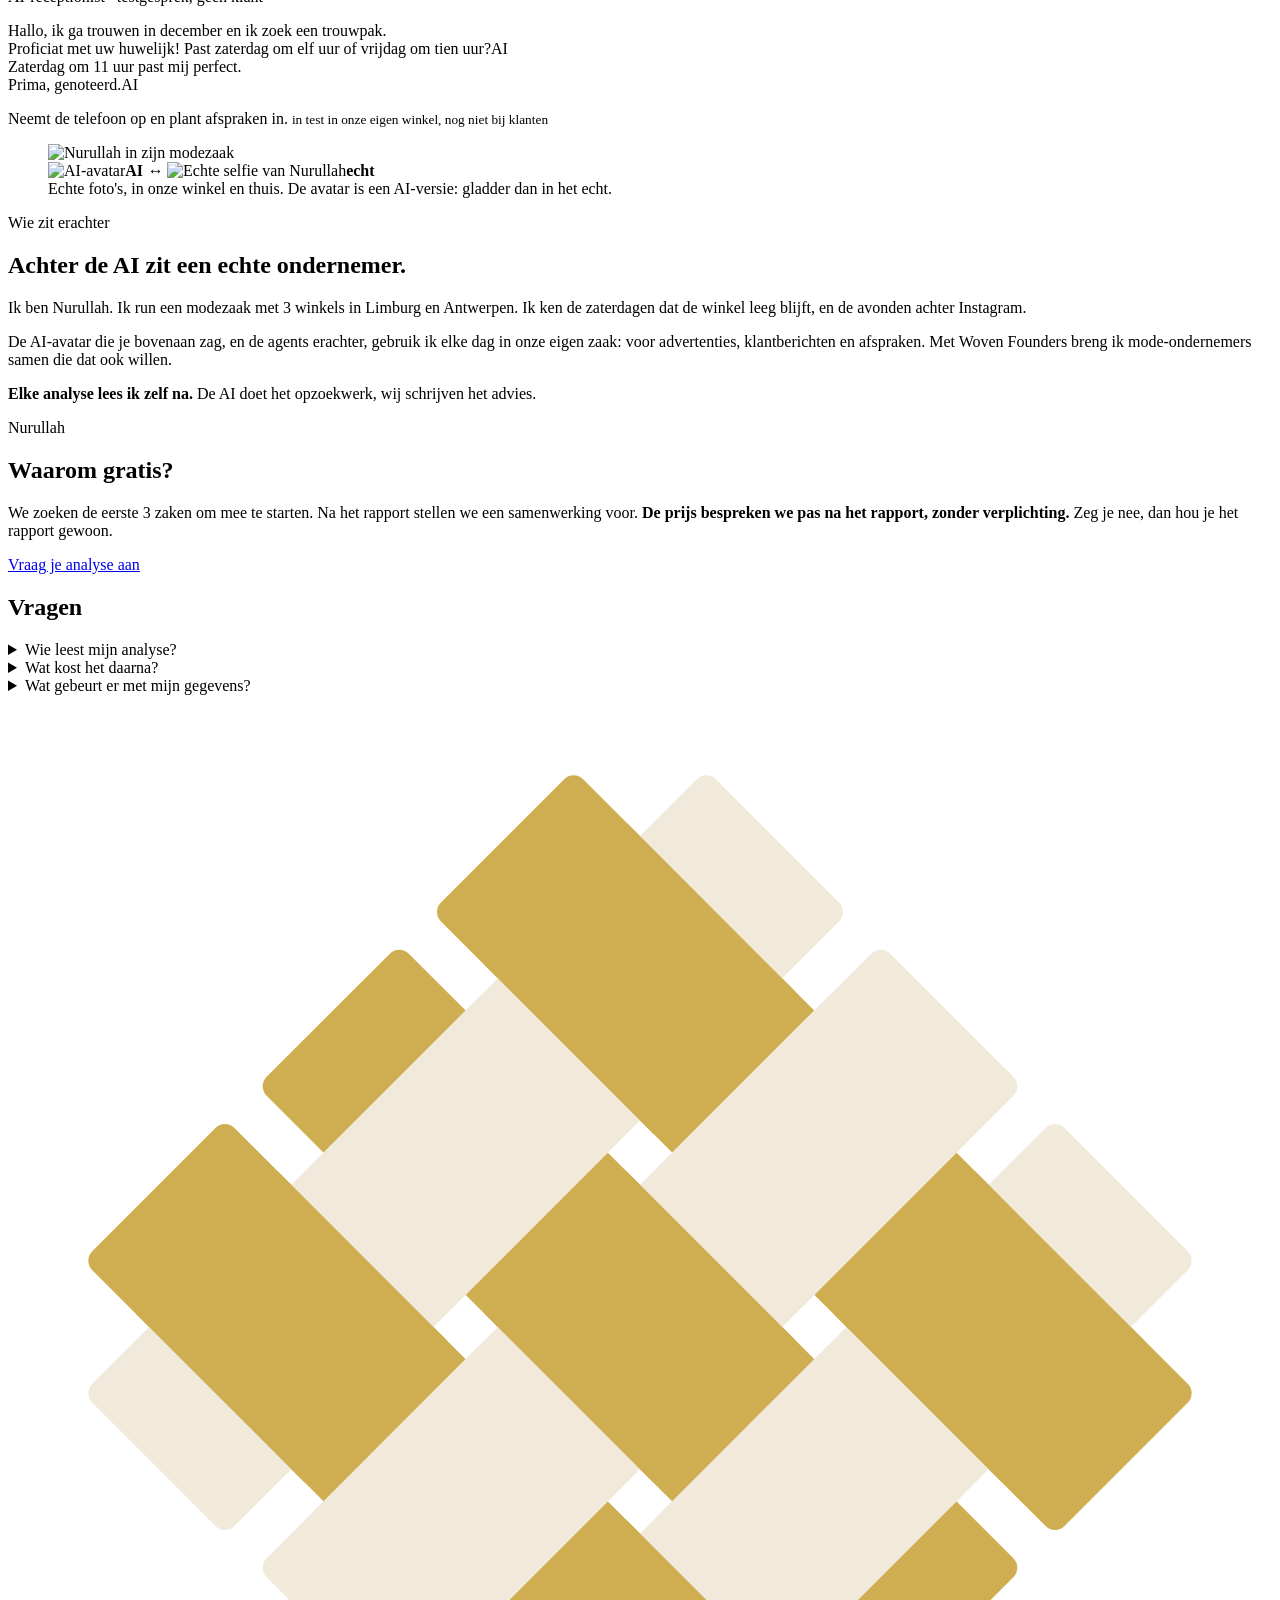
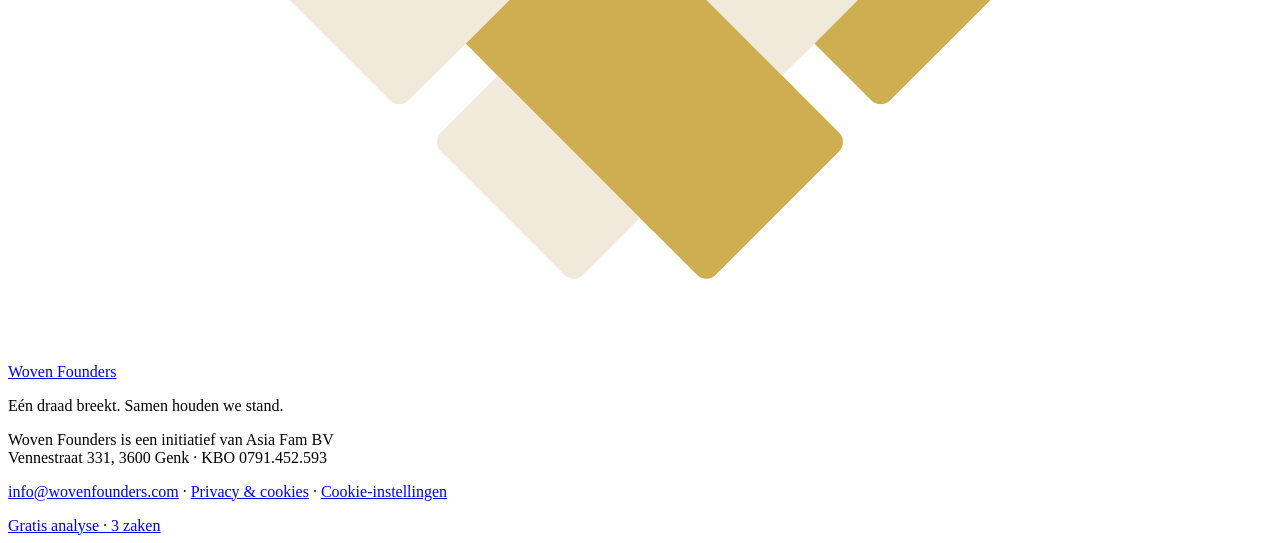
==== commit 0195bf81: "v2: kreatif+elestirmen review fixes (hero crop, AI<->echt, proof wording, no pre-consent storage)" ====
--- a/public/index.html
+++ b/public/index.html
@@ -112,13 +112,13 @@
   <div class="wrap">
     <p class="kicker dark">Geen praatje, een rapport</p>
     <h2 class="display">Zo ziet jouw rapport eruit.</h2>
-    <p class="sub">Dit voorbeeld maakten we van onze eigen zaak, geanonimiseerd. Echte cijfers, ook de slechte.</p>
+    <p class="sub">Dit is het rapport van onze <b>eigen</b> zaak, zonder naam. We tonen het eerlijk, met de slechte cijfers erbij. Zo streng kijken we ook naar de jouwe.</p>
 
     <div class="pages" id="pages">
       <article class="page tilt">
         <header class="ph"><span class="mini-mark"><svg viewBox="125 125 830 830"><use href="#mark"/></svg></span><span>AI-analyse · voorbeeld</span></header>
-        <h3 class="display">Zaak A — herenmode, Vlaanderen</h3>
-        <p class="meta">openbare gegevens van 16-10-2026 · 3 winkels + webshop · scores op 10</p>
+        <h3 class="display">Onze eigen zaak</h3>
+        <p class="meta">openbare gegevens van 16-10-2026 · scores op 10</p>
         <div class="rings">
           <div class="ring" style="--v:6"><b data-n="6">0</b><span>Website</span></div>
           <div class="ring" style="--v:4"><b data-n="4">0</b><span>Google</span></div>
@@ -126,15 +126,15 @@
           <div class="ring low" style="--v:2"><b data-n="2">0</b><span>Instagram</span></div>
           <div class="ring" style="--v:6"><b data-n="6">0</b><span>Advertenties</span></div>
         </div>
-        <div class="leak"><b>Grootste lek:</b> Instagram. Bijna 9 posts per week voor gemiddeld 1 like per post (0,01%). Die uren leveren vandaag geen klanten op.</div>
+        <div class="leak"><b>Grootste lek:</b> Instagram. Veel posts per week, bijna geen reacties. Die uren leveren vandaag geen klanten op.</div>
       </article>
 
       <article class="page tilt">
         <header class="ph"><span class="mini-mark"><svg viewBox="125 125 830 830"><use href="#mark"/></svg></span><span>Bevindingen</span></header>
         <ol class="finds">
           <li><b>Op de gsm verschijnt het eerste beeld pas na 10,6 seconden.</b> Goed is onder 2,5 s.<span class="hand">← hier haken bezoekers af</span></li>
-          <li><b>Voor "trouwkostuum" staat de zaak op pagina 2 van Google.</b> Wie de naam nog niet kent, vindt de zaak nauwelijks.<span class="hand">duizenden zoekopdrachten per jaar</span></li>
-          <li><b>Reviews van 2026: gemiddeld 3,2.</b> Totaal 4,1 over 459 reviews. Er komen minder goede bij, niet meer slechte.<span class="hand">tevreden klanten zelf vragen</span></li>
+          <li><b>Voor onze belangrijkste zoekterm staan we op pagina 2 van Google.</b> Wie onze naam nog niet kent, vindt ons nauwelijks.<span class="hand">daar zoeken nieuwe klanten</span></li>
+          <li><b>De reviews van dit jaar scoren lager dan ons gemiddelde.</b> Er komen minder goede bij, niet meer slechte.<span class="hand">tevreden klanten zelf vragen</span></li>
         </ol>
       </article>
 
@@ -159,24 +159,27 @@
 <section class="weave proof">
   <div class="wrap">
     <p class="kicker">Geen belofte, het draait al</p>
-    <h2 class="display light">Dit doet onze AI nu al, in onze eigen winkels.</h2>
+    <h2 class="display light">Wat we in onze eigen winkels al doen.</h2>
     <div class="proof-grid">
       <div class="pcard chat">
-        <p class="plabel">WhatsApp-agent · echt gesprek, naam weggelaten</p>
-        <div class="bubble in">Goede avond, we zijn op zoek naar een pak voor drie personen voor de boerenbruiloft.</div>
-        <div class="bubble out">Goedemorgen, bedankt voor uw bericht. Ik zie uw afspraak op donderdag 15 oktober om 19u50 staan. Met drie personen is geen probleem, we houden er rekening mee.<span class="ai-mini">AI</span></div>
+        <p class="plabel">WhatsApp-agent · echt gesprek, ingekort, zonder persoonsgegevens</p>
+        <div class="bubble in">Voor mijn trouwfeest zoek ik een driedelig zwart kostuum met een wit hemd.</div>
+        <div class="bubble out">Proficiat met uw trouwfeest! Een driedelig zwart kostuum met wit hemd kunnen wij zeker voor u verzorgen. U kan kiezen: een pak uit voorraad dat u meteen meeneemt, of een maatpak.<span class="ai-mini">AI</span></div>
         <p class="pstat"><b>61</b> antwoorden aan <b>46</b> klanten <small>25/08 – 15/10/2026</small></p>
       </div>
       <div class="pcard big">
-        <p class="plabel">Online afspraken</p>
-        <p class="bignum" data-count="1026">1.026</p>
-        <p>afspraken via onze website en advertenties in 2026, opgevolgd door onze agents.</p>
+        <p class="plabel">Online afspraken · eigen website</p>
+        <p class="bignum">1.026</p>
+        <p>afspraken via onze eigen website in 2026. Website, advertenties en metingen sturen we zelf. Precies waar de analyse naar kijkt.</p>
         <small>bron: eigen afsprakensysteem, 1/1 – 15/10/2026</small>
       </div>
       <div class="pcard">
-        <p class="plabel">AI-receptionist · in test</p>
-        <p class="display mid">"Goedemiddag, waarmee kan ik u helpen?"</p>
-        <p>Neemt de telefoon op, beantwoordt vragen en plant afspraken in. We testen hem nu in onze eigen winkel, nog niet bij klanten.</p>
+        <p class="plabel">AI-receptionist · testgesprek, geen klant</p>
+        <div class="bubble in">Hallo, ik ga trouwen in december en ik zoek een trouwpak.</div>
+        <div class="bubble out">Proficiat met uw huwelijk! Past zaterdag om elf uur of vrijdag om tien uur?<span class="ai-mini">AI</span></div>
+        <div class="bubble in">Zaterdag om 11 uur past mij perfect.</div>
+        <div class="bubble out">Prima, genoteerd.<span class="ai-mini">AI</span></div>
+        <p class="pstat">Neemt de telefoon op en plant afspraken in. <small>in test in onze eigen winkel, nog niet bij klanten</small></p>
       </div>
     </div>
   </div>
@@ -187,13 +190,18 @@
   <div class="wrap real-grid">
     <figure class="photo">
       <img src="/a/ik.jpg" alt="Nurullah in zijn modezaak" width="1000" height="1250" loading="lazy">
-      <figcaption>Echte foto, in onze winkel. Geen AI.</figcaption>
+      <div class="pair" aria-label="AI-avatar naast echte foto">
+        <span><img src="/a/ai-face.jpg" alt="AI-avatar" width="120" height="120" loading="lazy"><b>AI</b></span>
+        <i>↔</i>
+        <span><img src="/a/echt-face.jpg" alt="Echte selfie van Nurullah" width="120" height="120" loading="lazy"><b class="r">echt</b></span>
+      </div>
+      <figcaption>Echte foto's, in onze winkel en thuis. De avatar is een AI-versie: gladder dan in het echt.</figcaption>
     </figure>
     <div>
       <p class="kicker dark">Wie zit erachter</p>
-      <h2 class="display">De man in de video bestaat echt.</h2>
+      <h2 class="display" id="realh">Achter de AI zit een echte ondernemer.</h2>
       <p>Ik ben Nurullah. Ik run een modezaak met 3 winkels in Limburg en Antwerpen. Ik ken de zaterdagen dat de winkel leeg blijft, en de avonden achter Instagram.</p>
-      <p>De AI die je net zag, gebruik ik elke dag in onze eigen zaak: voor advertenties, klantberichten en afspraken. Met Woven Founders breng ik mode-ondernemers samen die dat ook willen.</p>
+      <p>De AI-avatar die je bovenaan zag, en de agents erachter, gebruik ik elke dag in onze eigen zaak: voor advertenties, klantberichten en afspraken. Met Woven Founders breng ik mode-ondernemers samen die dat ook willen.</p>
       <p><b>Elke analyse lees ik zelf na.</b> De AI doet het opzoekwerk, wij schrijven het advies.</p>
       <p class="sign">Nurullah</p>
     </div>
@@ -237,7 +245,7 @@
 <a class="sticky" href="#start" data-cta="sticky">Gratis analyse <span id="seats2">· 3 zaken</span></a>
 
 <div id="cb" role="dialog" aria-label="Cookies" hidden>
-  <p><b>Cookies</b> — We meten hoe deze pagina gebruikt wordt met een tijdelijke bezoekcode, zonder je naam te kennen. Met jouw toestemming onthouden we je bezoek ook later en meten we onze advertenties. <a href="/privacy">Meer info</a></p>
+  <p><b>Cookies?</b> Zonder jouw ja zetten we niets op je toestel. Met ja onthouden we je bezoek en meten we onze advertenties. <a href="/privacy">Meer info</a></p>
   <div class="b"><button id="cbn" type="button">Weigeren</button><button id="cby" class="y" type="button">Accepteren</button></div>
 </div>
 
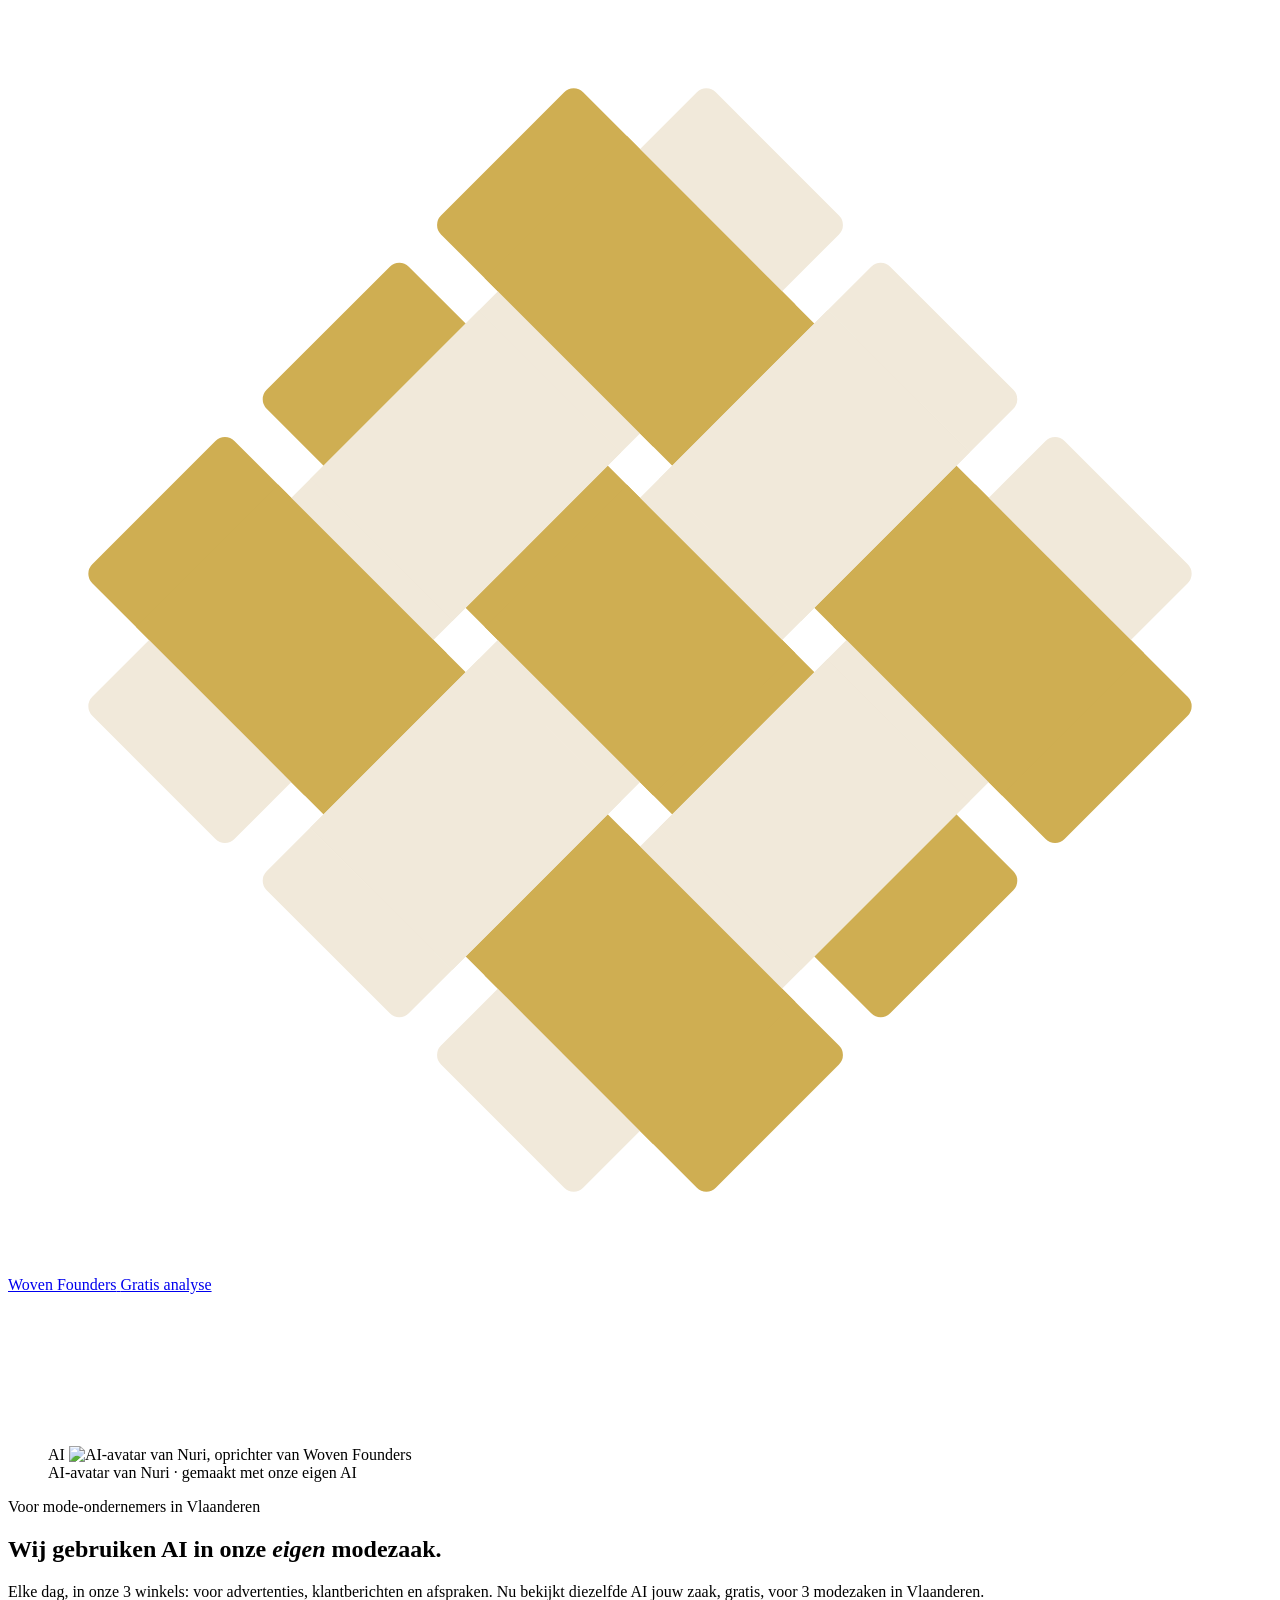
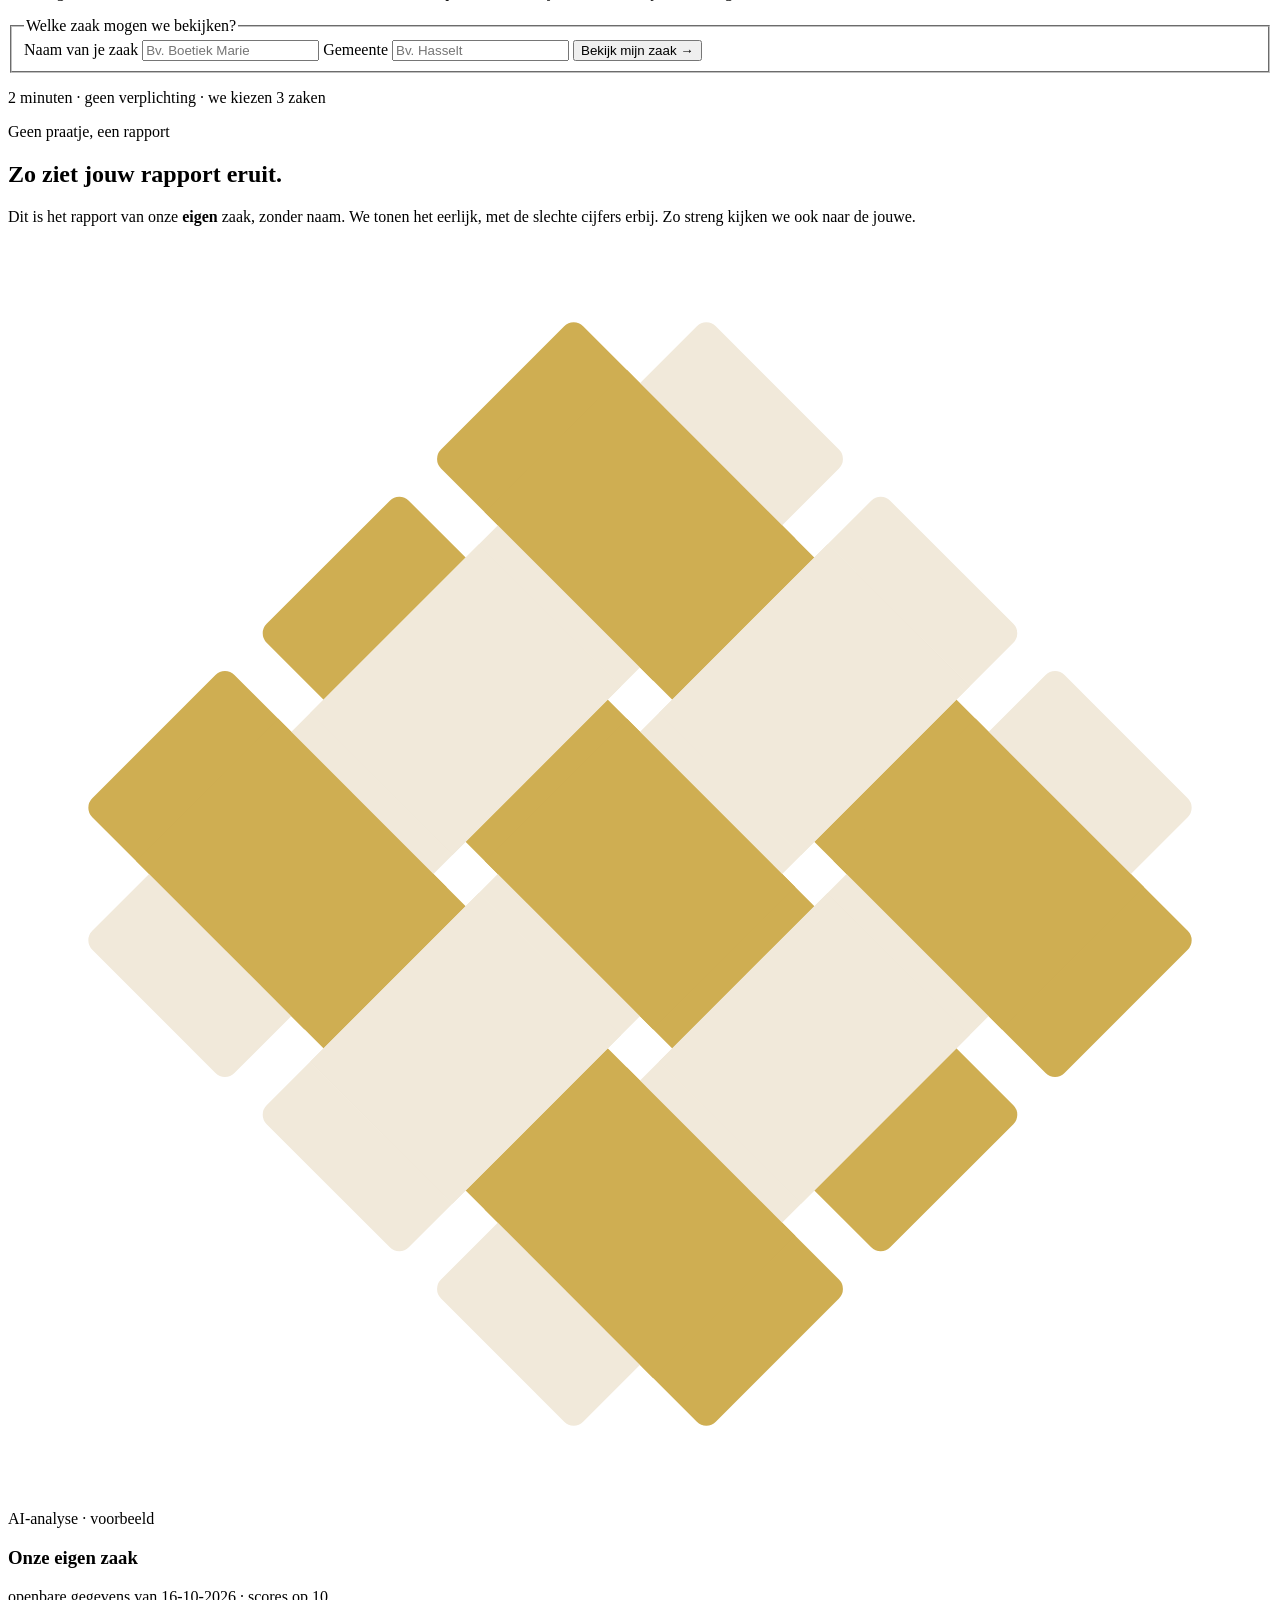
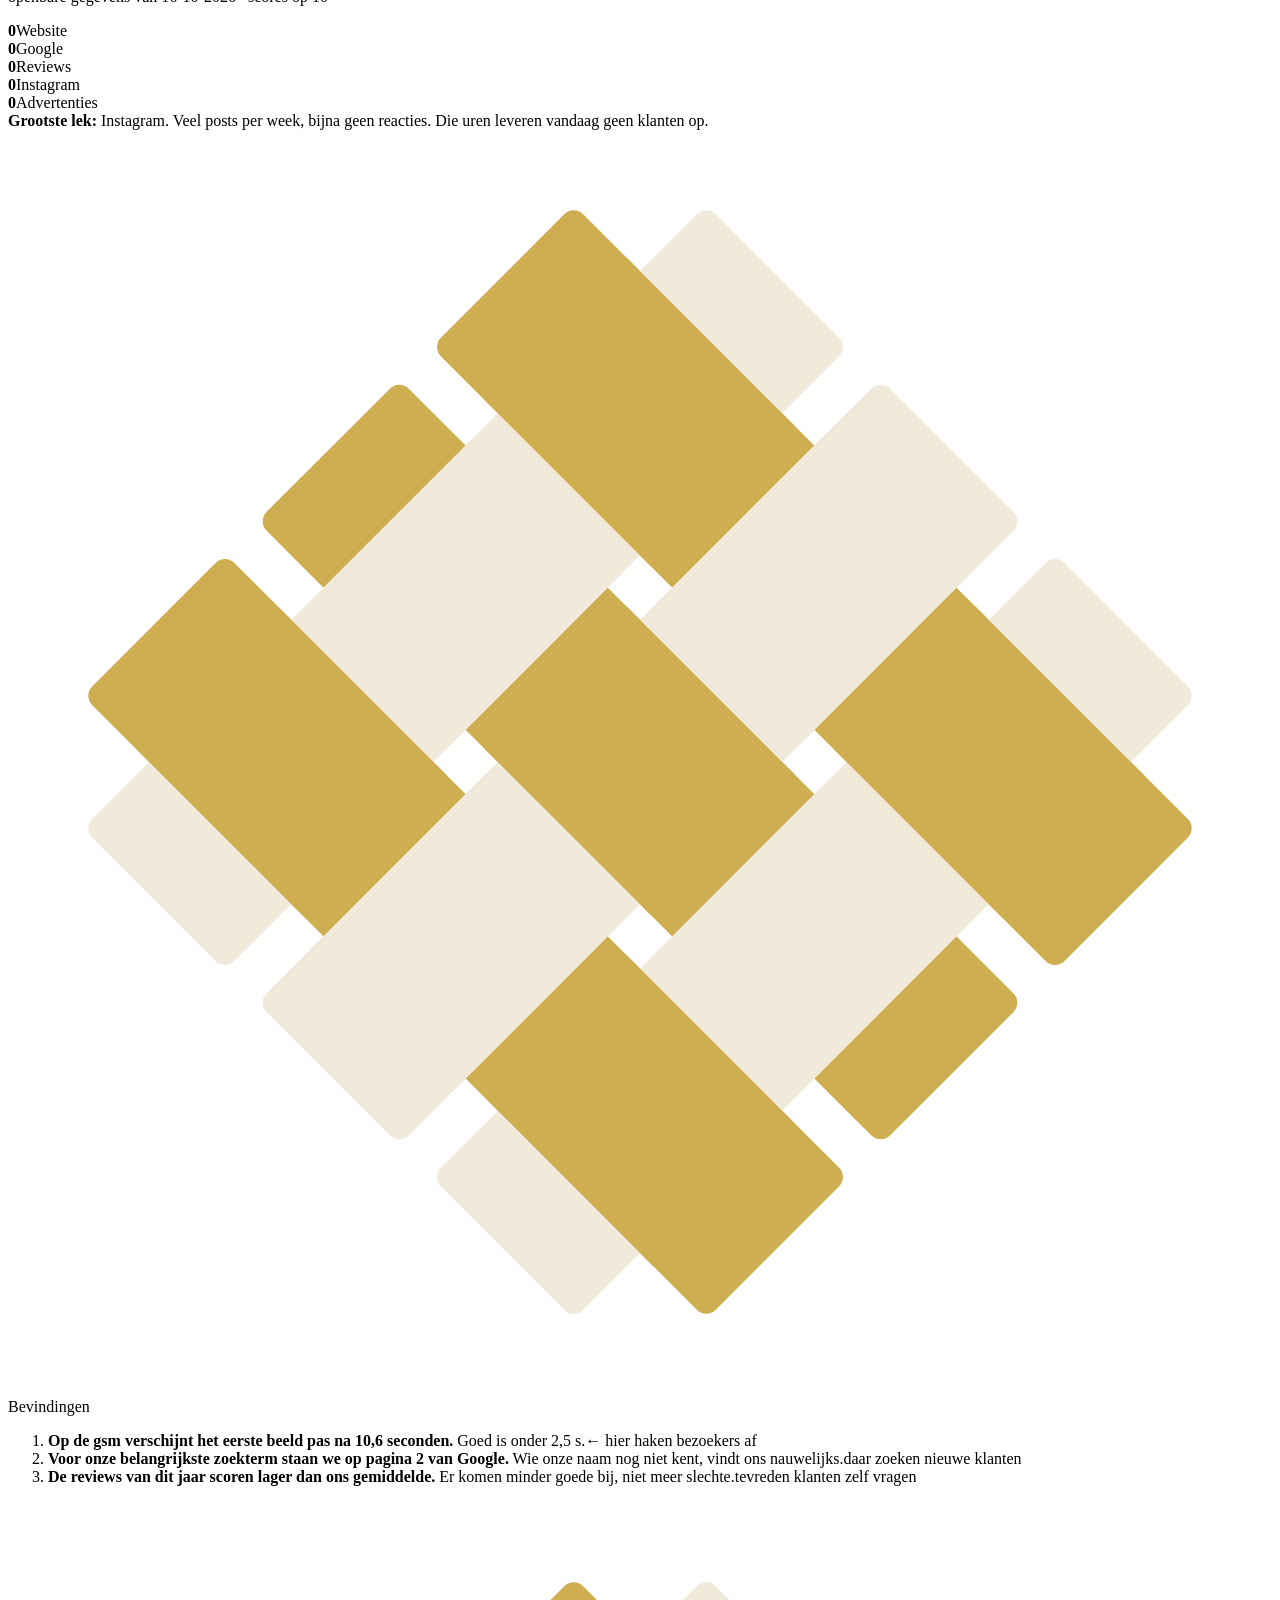
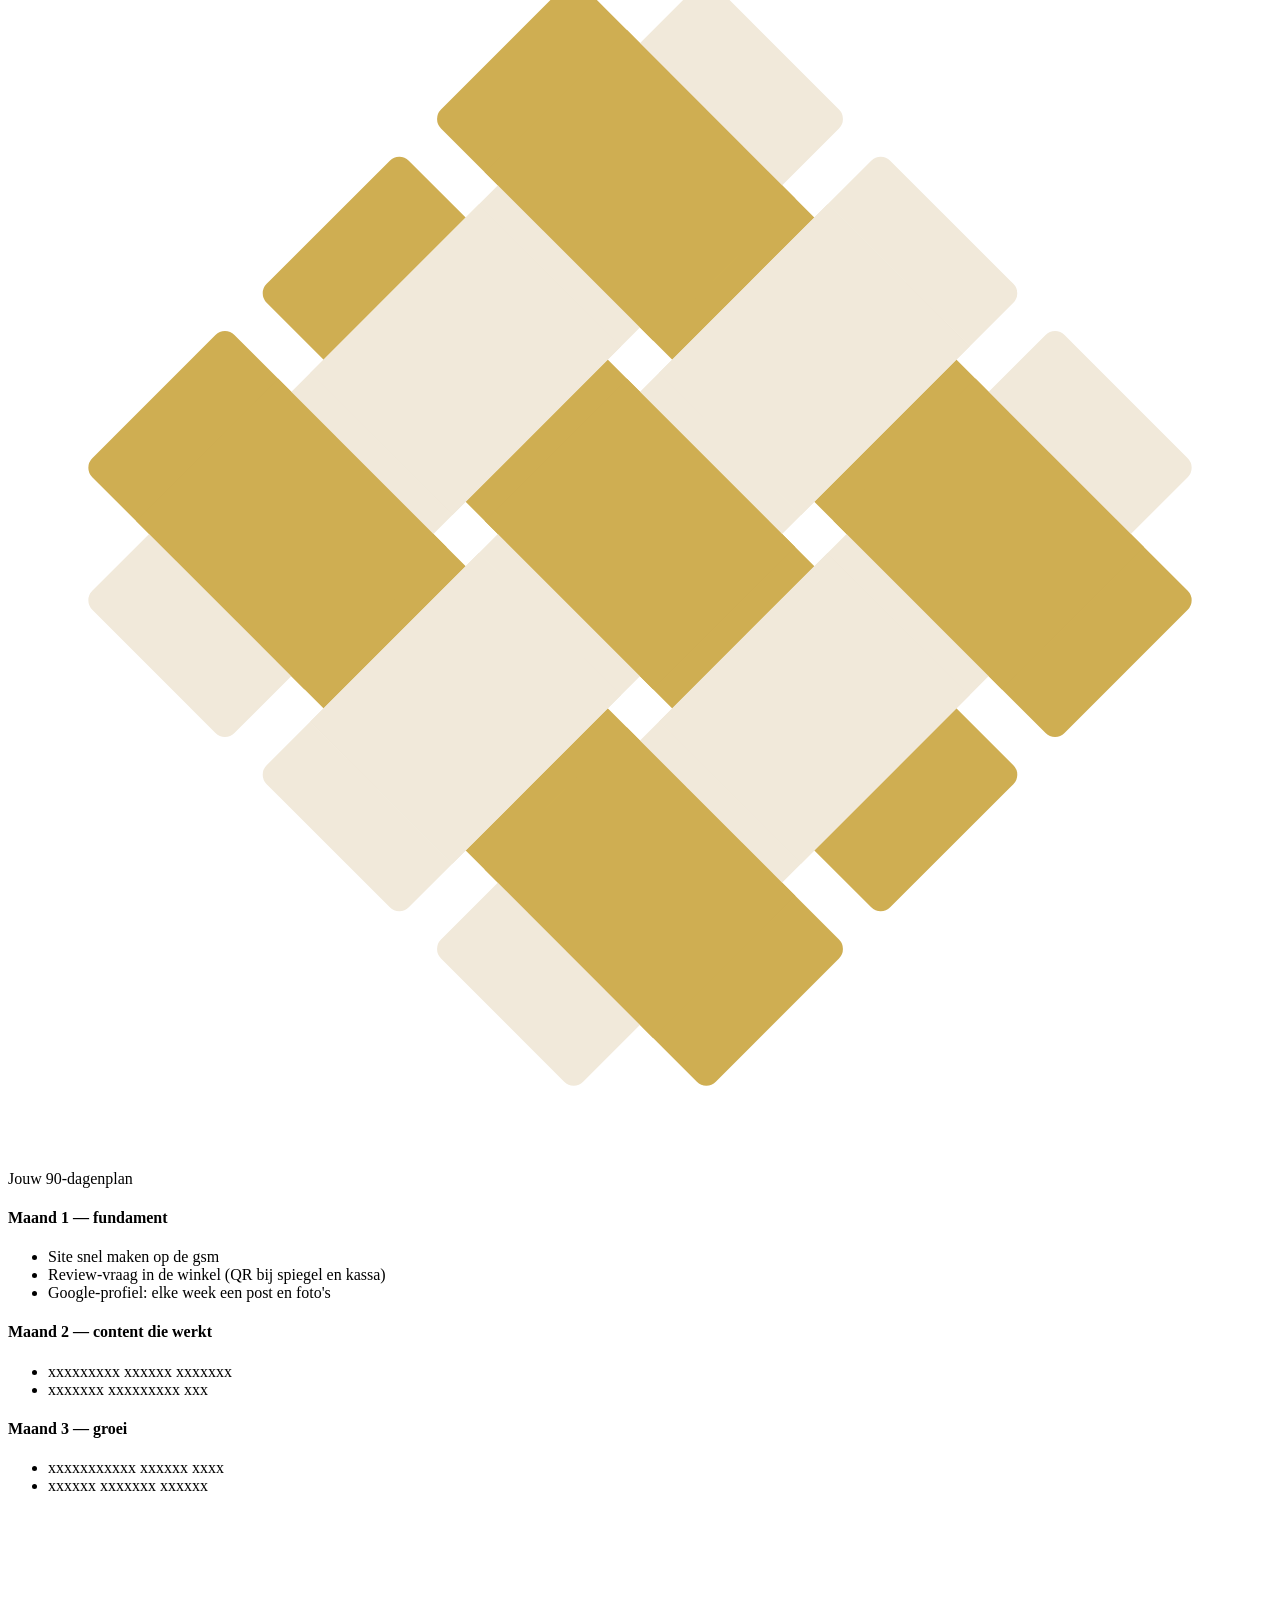
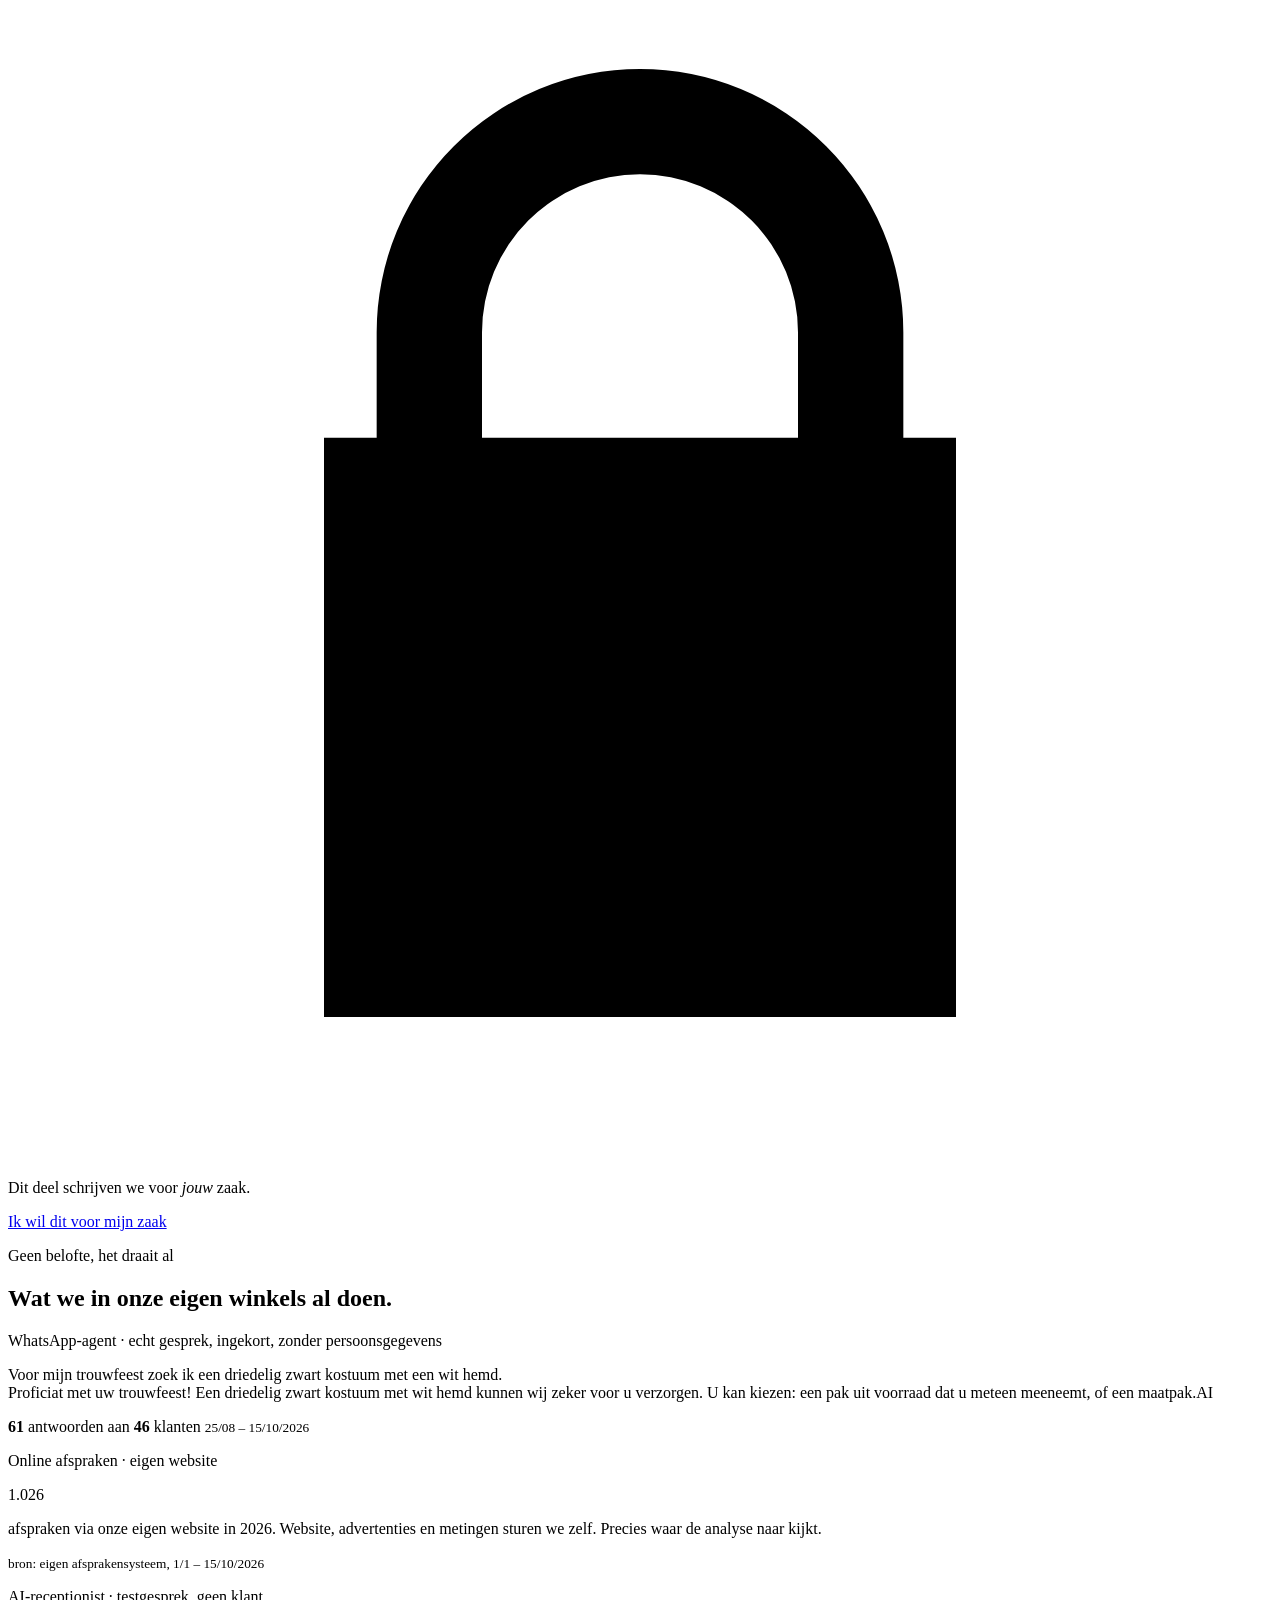
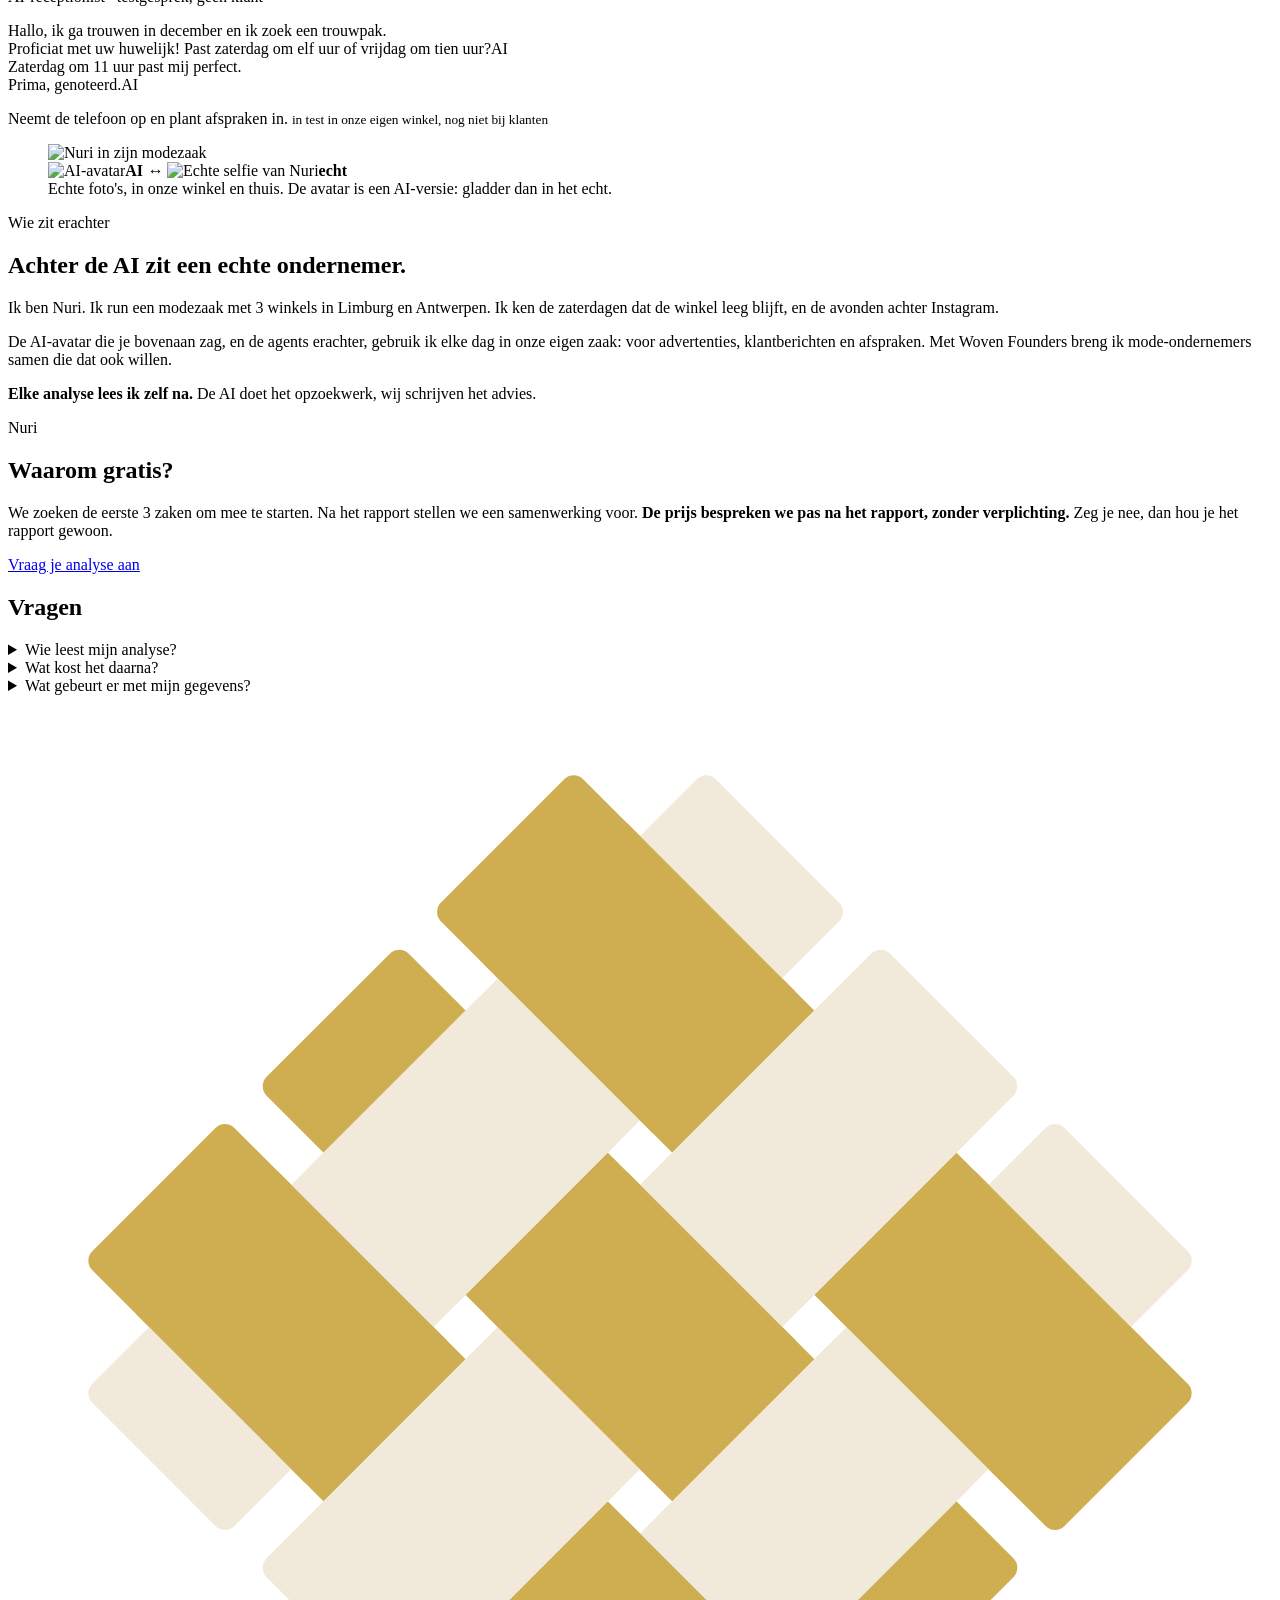
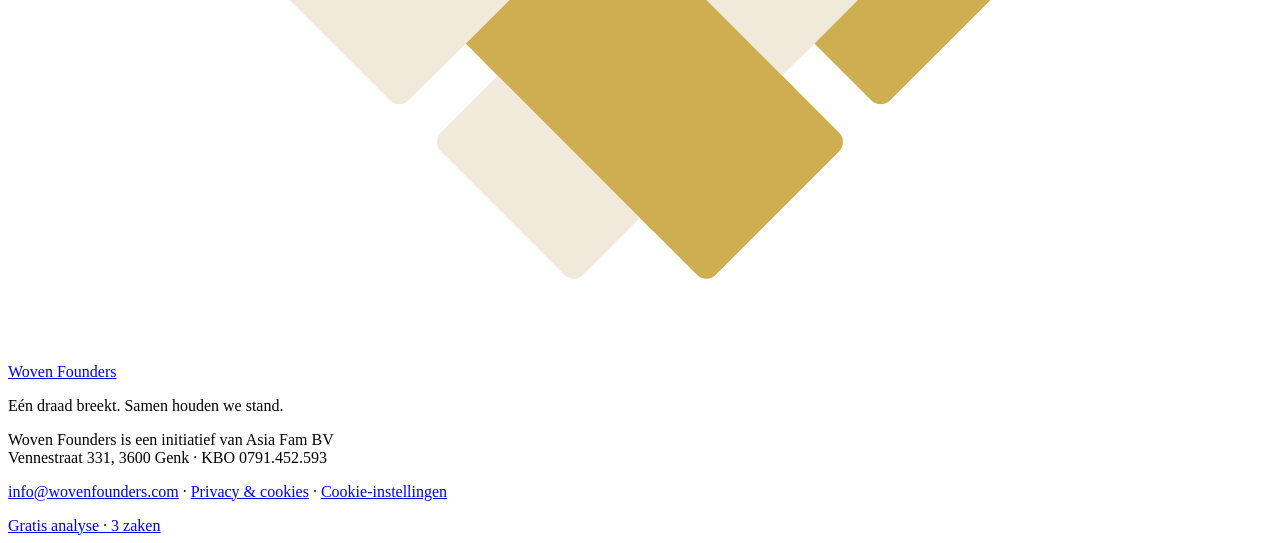
==== commit bd41609c: "Naam: Nuri" ====
--- a/public/index.html
+++ b/public/index.html
@@ -37,9 +37,9 @@
   <div class="wrap hero-grid">
     <figure class="avatar">
       <span class="ai-tag">AI</span>
-      <img src="/a/avatar.jpg" alt="AI-avatar van Nurullah, oprichter van Woven Founders" width="900" height="1125">
+      <img src="/a/avatar.jpg" alt="AI-avatar van Nuri, oprichter van Woven Founders" width="900" height="1125">
       <video id="avvid" muted playsinline loop preload="none" aria-hidden="true"></video>
-      <figcaption>AI-avatar van Nurullah · gemaakt met onze eigen AI</figcaption>
+      <figcaption>AI-avatar van Nuri · gemaakt met onze eigen AI</figcaption>
     </figure>
 
     <div class="hero-copy">
@@ -94,10 +94,10 @@
         </fieldset>
 
         <div class="done" hidden>
-          <img src="/a/ik.jpg" alt="Nurullah" width="96" height="120" loading="lazy">
+          <img src="/a/ik.jpg" alt="Nuri" width="96" height="120" loading="lazy">
           <div>
             <p class="display done-title">Bedankt, je aanvraag is binnen.</p>
-            <p>Ik bekijk je zaak zelf en stuur je binnen 2 werkdagen een bericht. — Nurullah</p>
+            <p>Ik bekijk je zaak zelf en stuur je binnen 2 werkdagen een bericht. — Nuri</p>
           </div>
         </div>
         <p class="msg" id="msg" role="status"></p>
@@ -189,21 +189,21 @@
 <section class="real">
   <div class="wrap real-grid">
     <figure class="photo">
-      <img src="/a/ik.jpg" alt="Nurullah in zijn modezaak" width="1000" height="1250" loading="lazy">
+      <img src="/a/ik.jpg" alt="Nuri in zijn modezaak" width="1000" height="1250" loading="lazy">
       <div class="pair" aria-label="AI-avatar naast echte foto">
         <span><img src="/a/ai-face.jpg" alt="AI-avatar" width="120" height="120" loading="lazy"><b>AI</b></span>
         <i>↔</i>
-        <span><img src="/a/echt-face.jpg" alt="Echte selfie van Nurullah" width="120" height="120" loading="lazy"><b class="r">echt</b></span>
+        <span><img src="/a/echt-face.jpg" alt="Echte selfie van Nuri" width="120" height="120" loading="lazy"><b class="r">echt</b></span>
       </div>
       <figcaption>Echte foto's, in onze winkel en thuis. De avatar is een AI-versie: gladder dan in het echt.</figcaption>
     </figure>
     <div>
       <p class="kicker dark">Wie zit erachter</p>
       <h2 class="display" id="realh">Achter de AI zit een echte ondernemer.</h2>
-      <p>Ik ben Nurullah. Ik run een modezaak met 3 winkels in Limburg en Antwerpen. Ik ken de zaterdagen dat de winkel leeg blijft, en de avonden achter Instagram.</p>
+      <p>Ik ben Nuri. Ik run een modezaak met 3 winkels in Limburg en Antwerpen. Ik ken de zaterdagen dat de winkel leeg blijft, en de avonden achter Instagram.</p>
       <p>De AI-avatar die je bovenaan zag, en de agents erachter, gebruik ik elke dag in onze eigen zaak: voor advertenties, klantberichten en afspraken. Met Woven Founders breng ik mode-ondernemers samen die dat ook willen.</p>
       <p><b>Elke analyse lees ik zelf na.</b> De AI doet het opzoekwerk, wij schrijven het advies.</p>
-      <p class="sign">Nurullah</p>
+      <p class="sign">Nuri</p>
     </div>
   </div>
 </section>
@@ -221,7 +221,7 @@
 <section class="faq">
   <div class="wrap narrow">
     <h2 class="display">Vragen</h2>
-    <details><summary>Wie leest mijn analyse?</summary><p>Ik, Nurullah, samen met één collega. De AI verzamelt de publieke gegevens (website, Google, Instagram, advertentiebibliotheken). Het advies schrijven en controleren we zelf. We vragen geen wachtwoorden en krijgen geen toegang tot je accounts.</p></details>
+    <details><summary>Wie leest mijn analyse?</summary><p>Ik, Nuri, samen met één collega. De AI verzamelt de publieke gegevens (website, Google, Instagram, advertentiebibliotheken). Het advies schrijven en controleren we zelf. We vragen geen wachtwoorden en krijgen geen toegang tot je accounts.</p></details>
     <details><summary>Wat kost het daarna?</summary><p>De analyse is gratis. Wil je daarna verder, dan bespreken we samen wat zinvol is en wat het kost. Je zit nergens aan vast.</p></details>
     <details><summary>Wat gebeurt er met mijn gegevens?</summary><p>We gebruiken ze alleen om de analyse te maken en je te contacteren. We verkopen niets door. Aanvragen zonder samenwerking verwijderen we na 12 maanden. Meer in de <a href="/privacy">privacyverklaring</a>.</p></details>
   </div>
